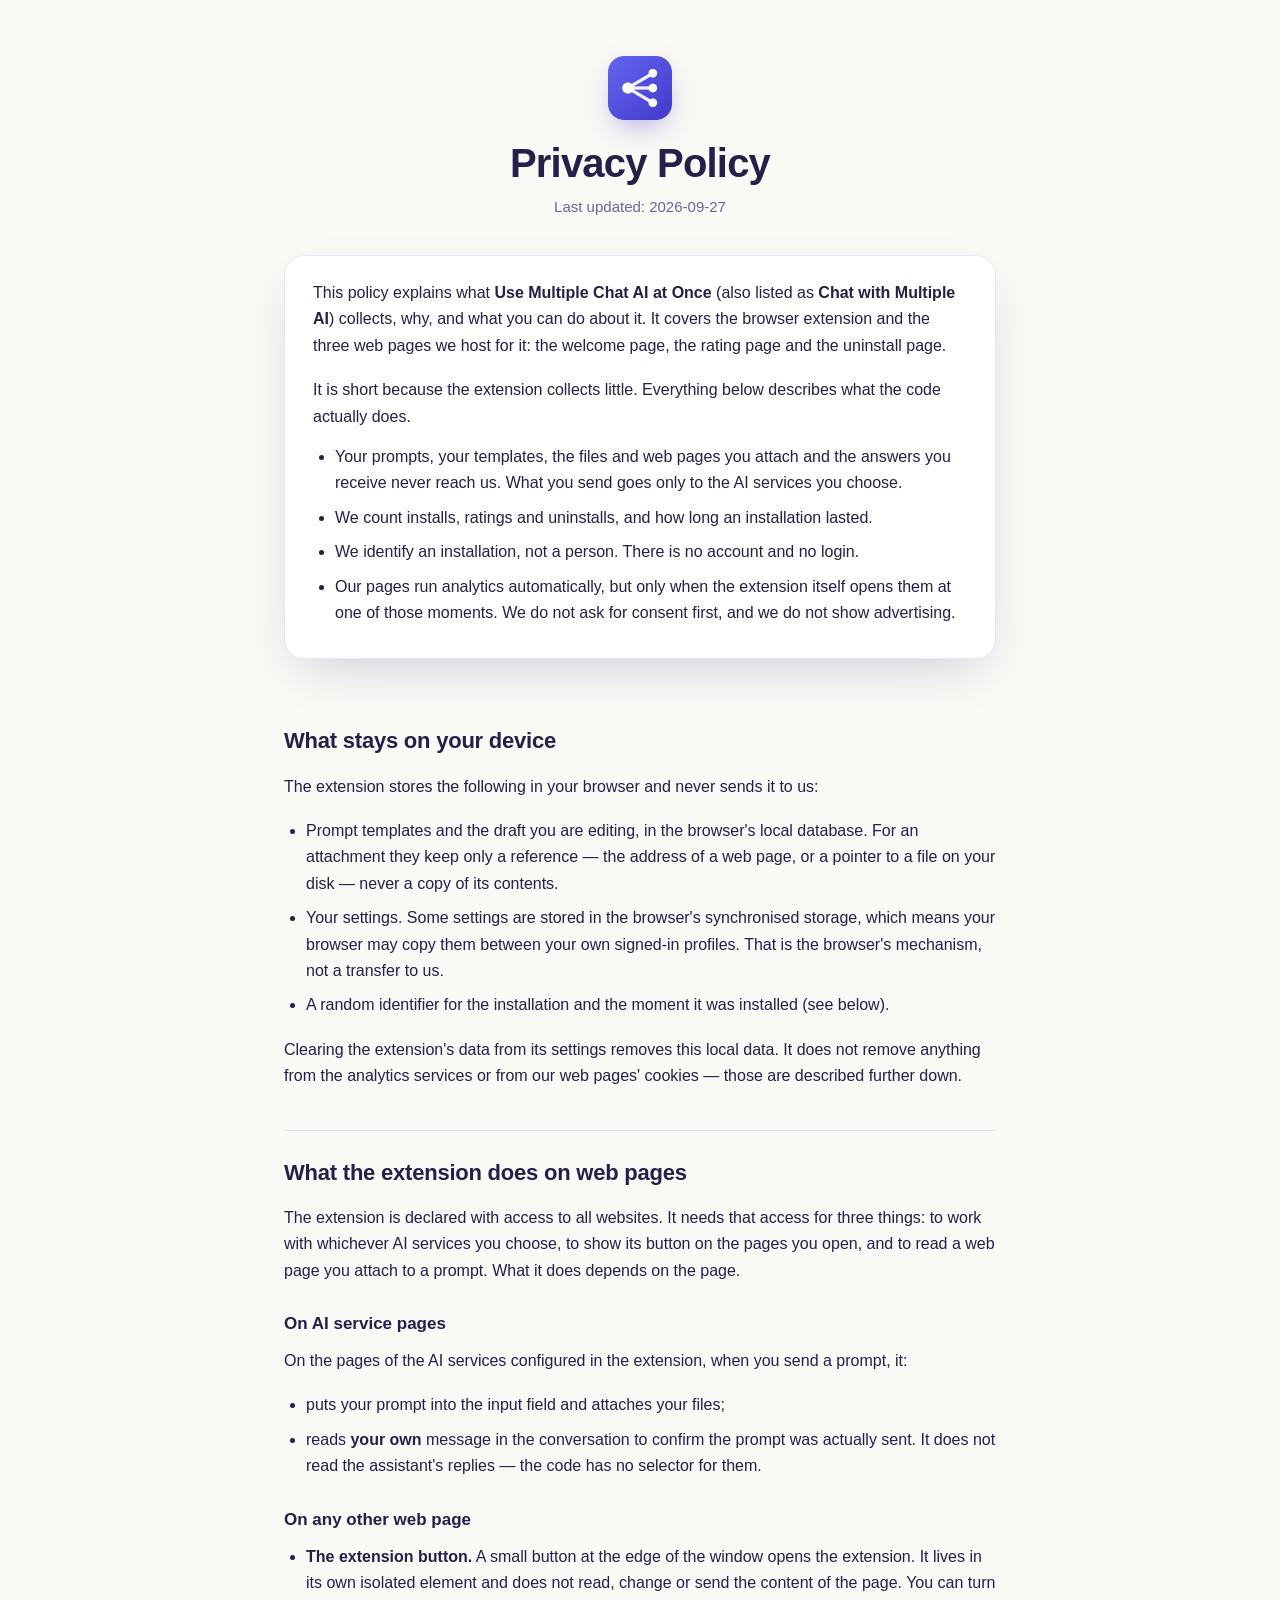
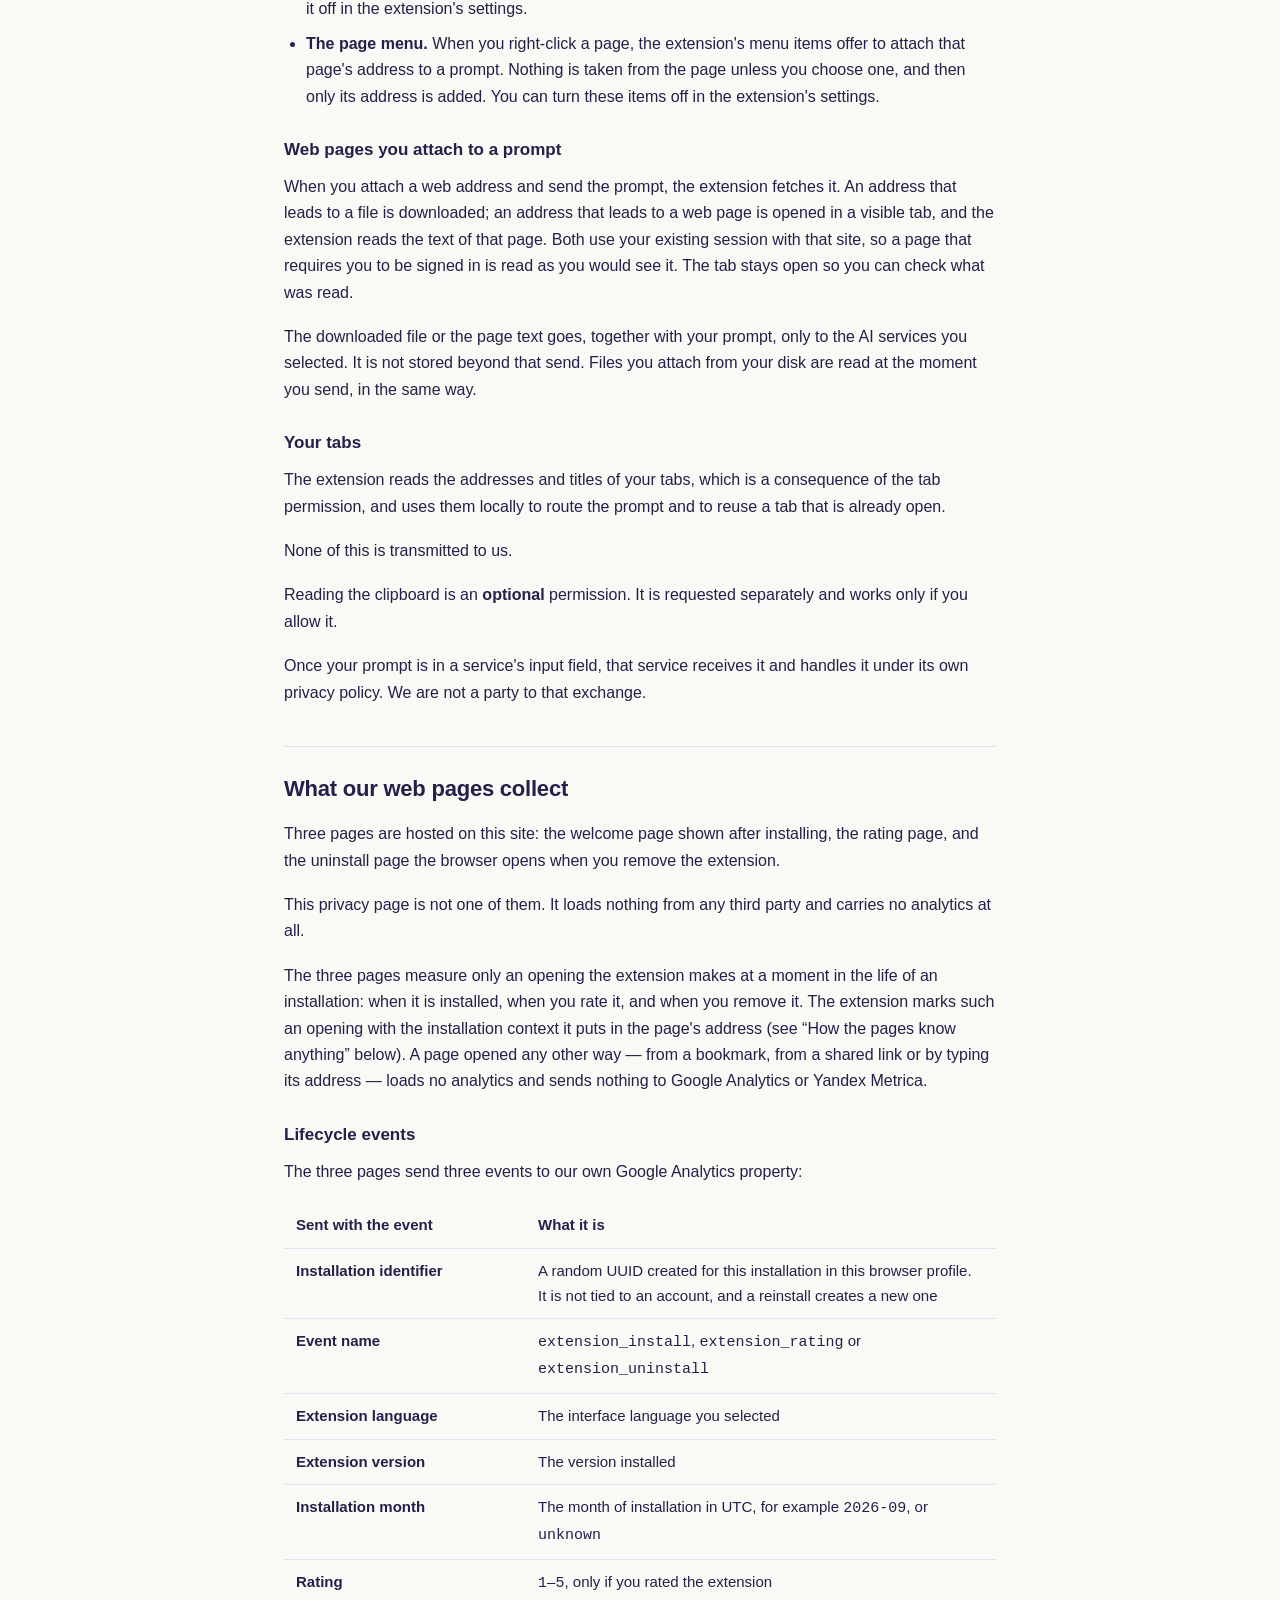
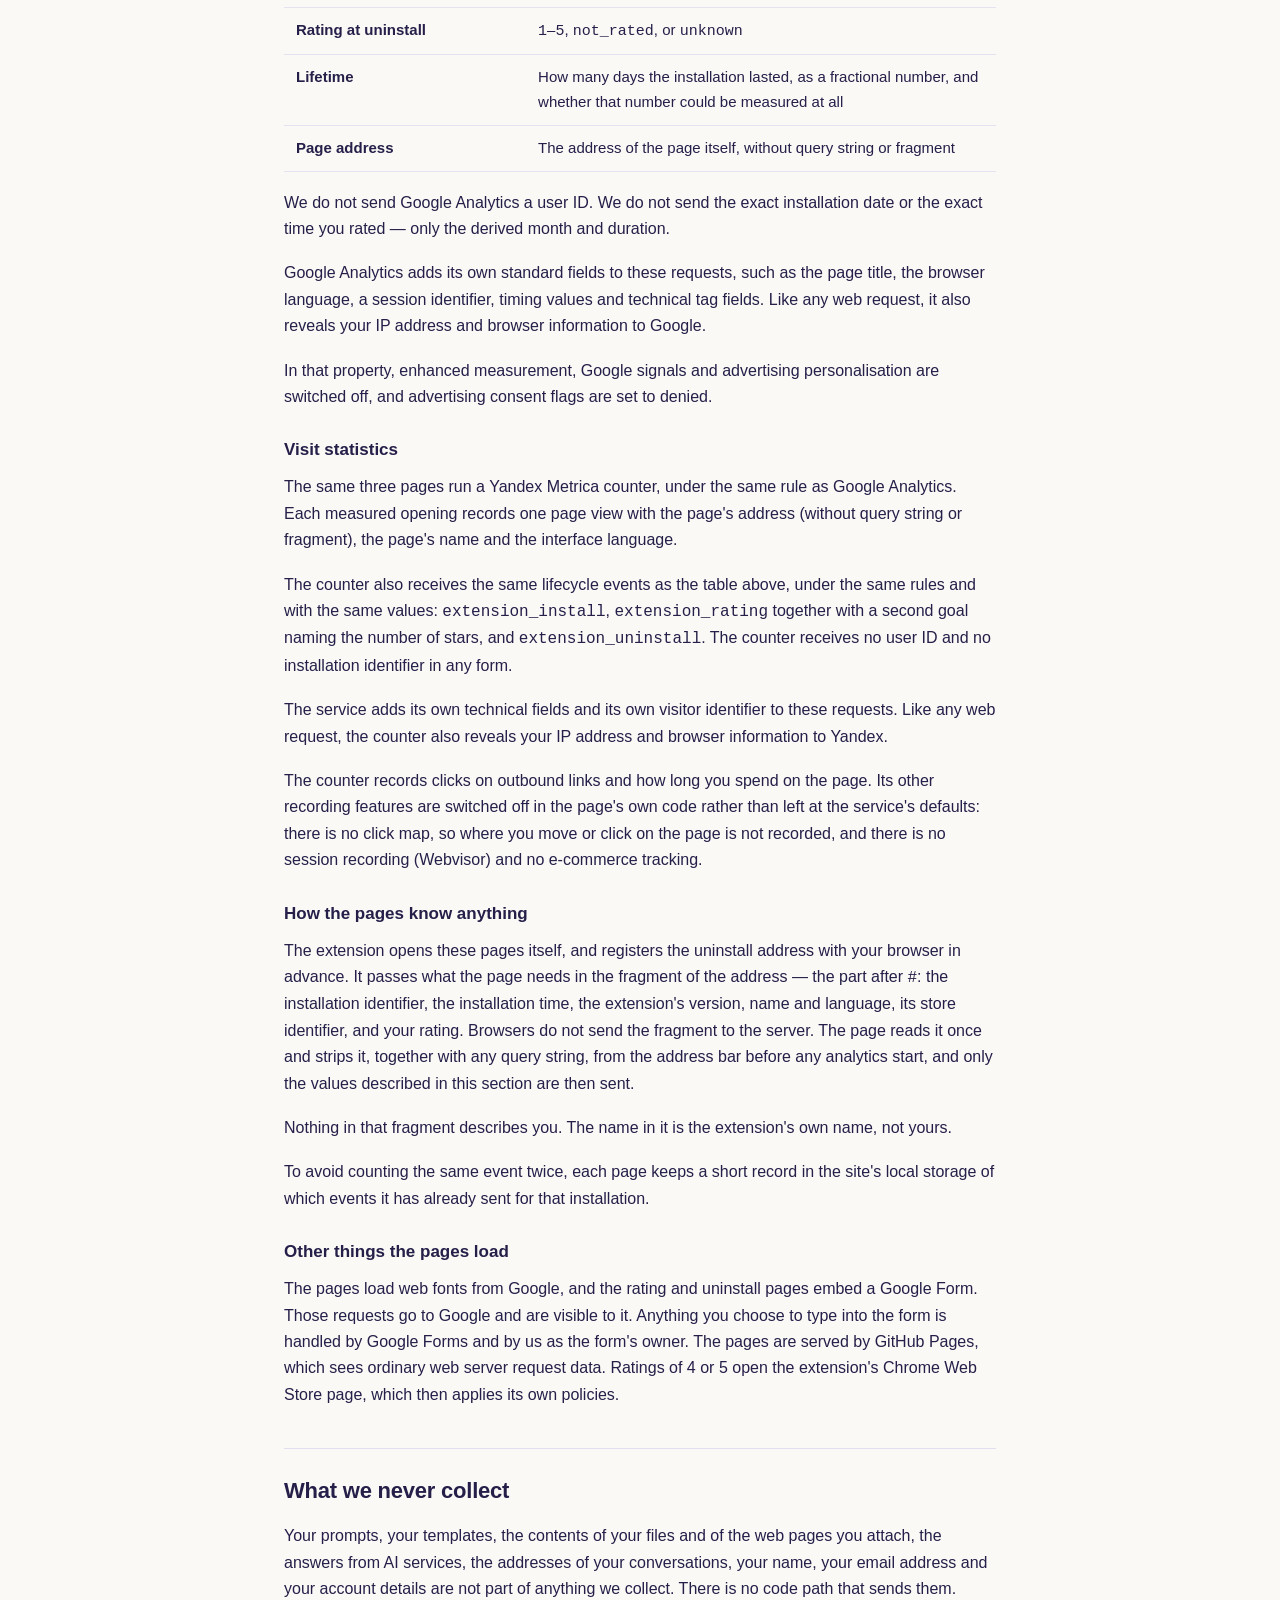
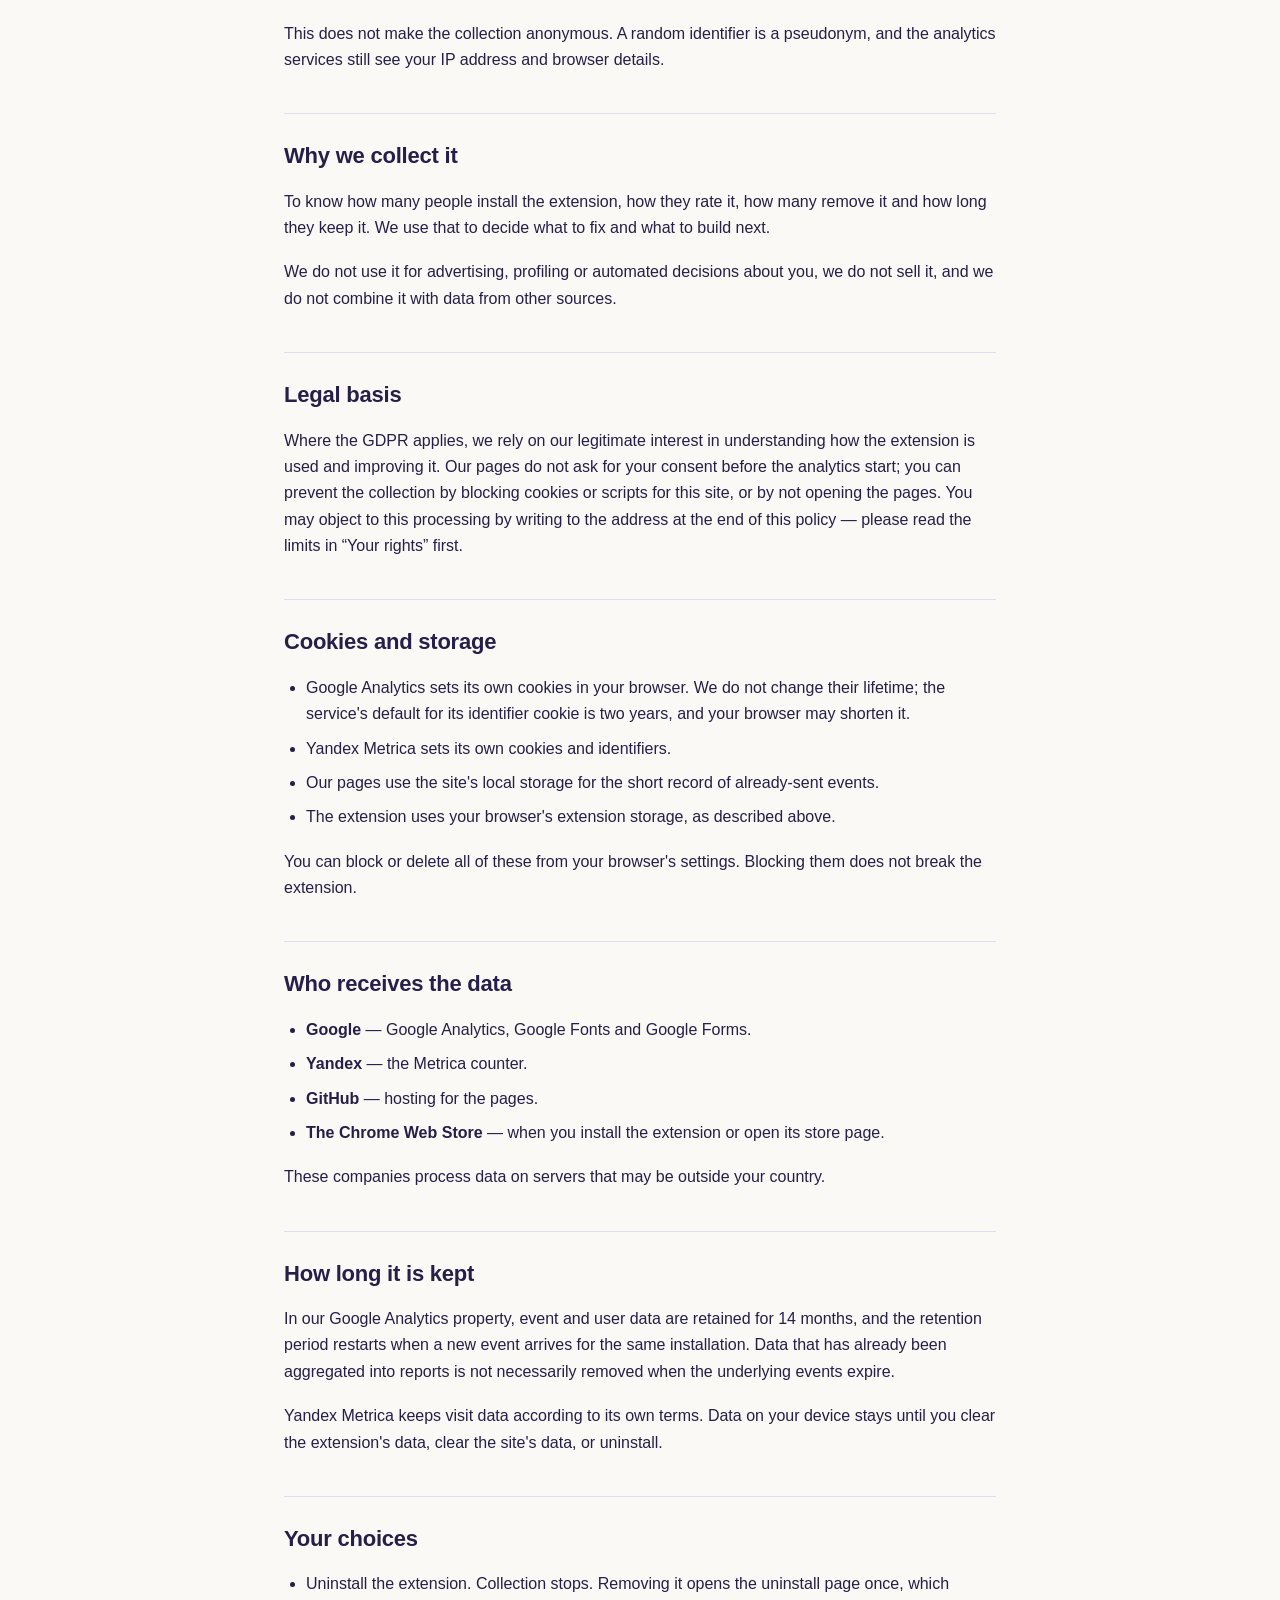
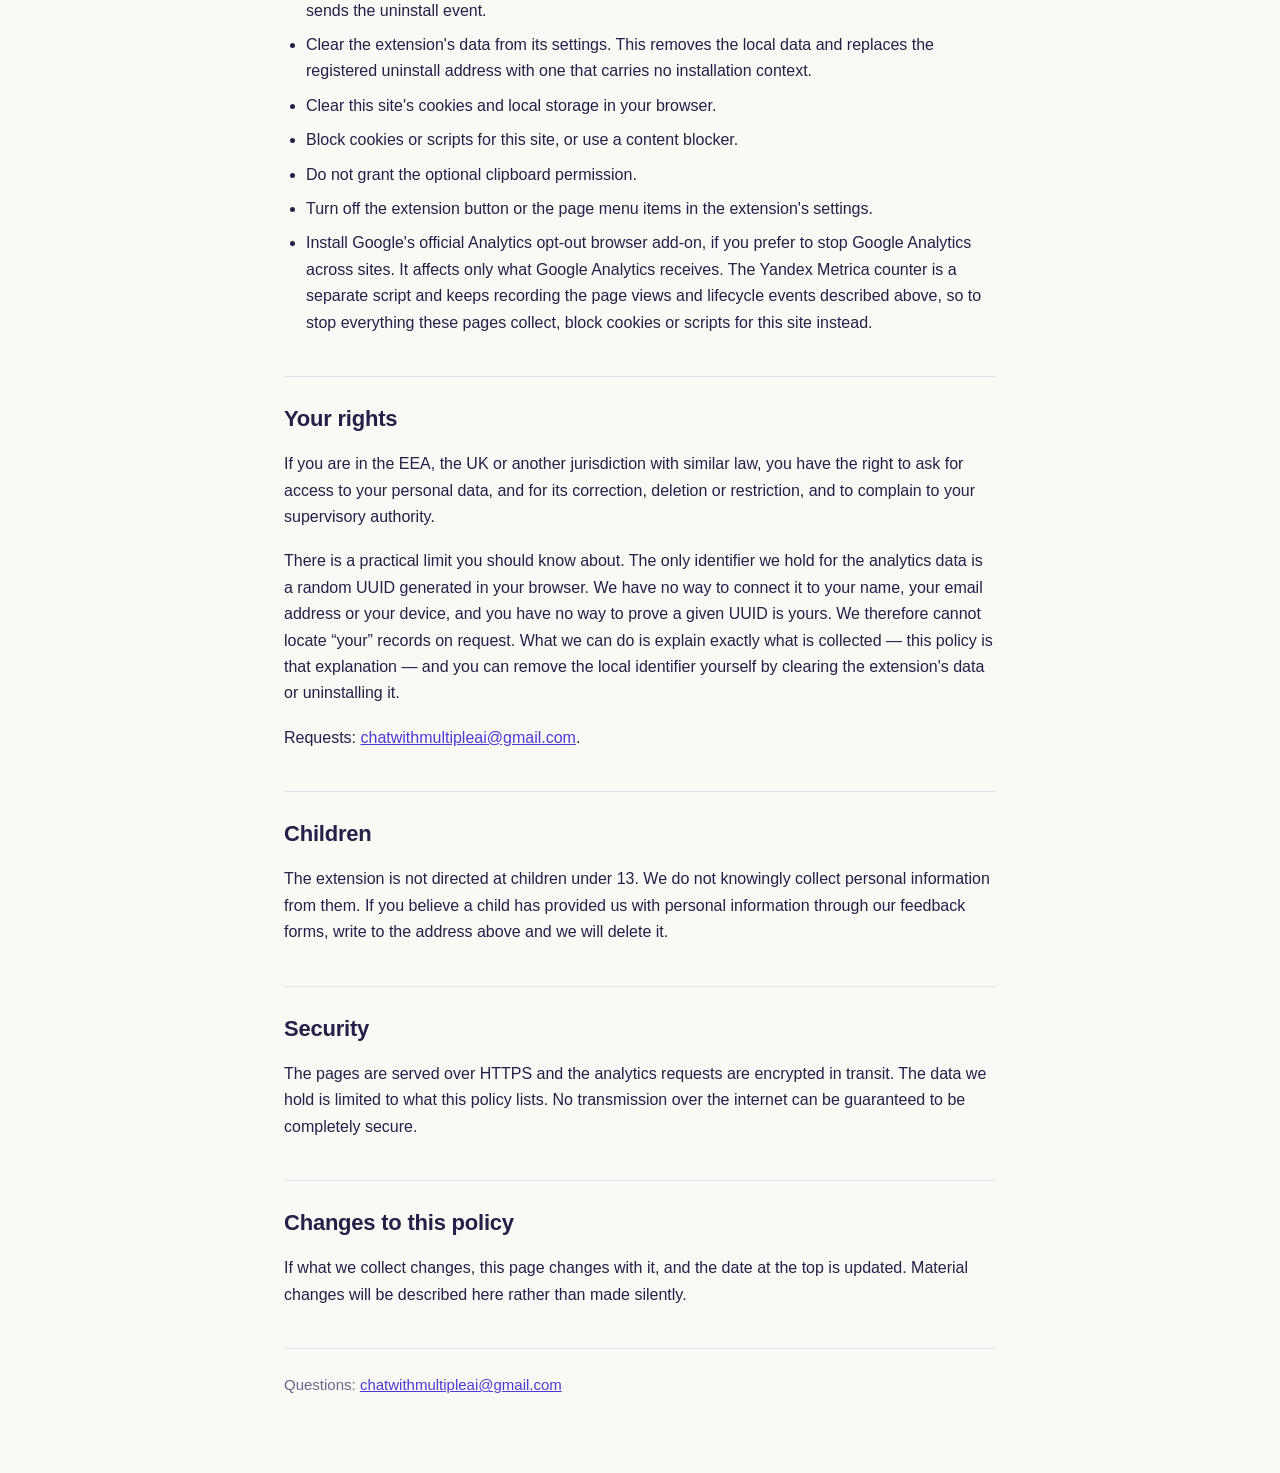
==== docs/privacy.html @ e0ee18fa "docs: publish public pages of release 1.0.0 Source: assets/pages at fa91611d315f6a3482c4a7a84abbb6e0" ====
<!DOCTYPE html>
<html lang="en">
<head>
<meta charset="utf-8">
<meta name="viewport" content="width=device-width, initial-scale=1">
<title>Privacy Policy — Use Multiple Chat AI at Once</title>
<meta name="description" content="What the Use Multiple Chat AI at Once extension collects, why, and what you can do about it.">
<meta name="theme-color" content="#4B3BD6">
<meta name="referrer" content="no-referrer">
<link rel="icon" type="image/png" href="assets/logo.png">
<link rel="stylesheet" href="pages.css">
<style>
  /* Page-specific only — tokens/reset/body/logo/h1/.page live in pages.css.
     This page deliberately loads no web font and no script: it is the one page
     that states it contacts no third party, so it must not contact one. The
     shared font stack falls back to the system face. */
  .page{ align-items:stretch; gap:0; }
  header{ text-align:center; margin-bottom:40px; }
  .logo{ margin:0 auto 20px; }
  h1{ font-size:clamp(28px, 5vw, 40px); line-height:1.15; color:var(--ink); }
  .updated{ margin-top:12px; color:var(--muted); font-size:15px; }

  main{ font-size:16px; line-height:1.65; }
  main p, main ul, main table{ margin-bottom:18px; }
  h2{
    font-size:22px; font-weight:700; letter-spacing:-0.01em; color:var(--ink);
    margin:40px 0 14px; padding-top:24px; border-top:1px solid rgba(75,59,214,0.14);
  }
  h3{ font-size:17px; font-weight:700; color:var(--ink); margin:26px 0 10px; }
  main ul{ padding-left:22px; }
  main li{ margin-bottom:8px; }
  a{ color:var(--accent); }
  strong{ font-weight:700; }

  /* The lead block carries the summary; a card separates it from the sections. */
  .lead{
    background:var(--card); border:1px solid rgba(75,59,214,0.12); border-radius:20px;
    box-shadow:0 18px 50px -20px rgba(46,33,120,0.28); padding:24px 28px; margin-bottom:8px;
  }
  .lead ul{ margin-bottom:0; }
  .lead p:last-of-type{ margin-bottom:14px; }
  .lead + h2{ border-top:0; }

  table{ width:100%; border-collapse:collapse; font-size:15px; }
  th, td{ text-align:left; vertical-align:top; padding:10px 12px; border-bottom:1px solid rgba(75,59,214,0.12); }
  th{ font-weight:700; color:var(--ink); }
  td:first-child{ width:34%; font-weight:600; }

  .contact{ margin-top:40px; padding-top:24px; border-top:1px solid rgba(75,59,214,0.14); color:var(--muted); font-size:15px; }

  @media (max-width:560px){
    .lead{ padding:20px 18px; }
    td:first-child{ width:40%; }
    th, td{ padding:8px 6px; font-size:14px; }
  }
</style>
</head>
<body>
  <div class="page">
    <header>
      <img class="logo" src="assets/logo.png" alt="Use Multiple Chat AI at Once">
      <h1>Privacy Policy</h1>
      <p class="updated">Last updated: 2026-09-27</p>
    </header>

    <main>
      <div class="lead">
        <p>This policy explains what <strong>Use Multiple Chat AI at Once</strong> (also listed as
          <strong>Chat with Multiple AI</strong>) collects, why, and what you can do about it. It covers the
          browser extension and the three web pages we host for it: the welcome page, the rating page
          and the uninstall page.</p>
        <p>It is short because the extension collects little. Everything below describes what the code
          actually does.</p>
        <ul>
          <li>Your prompts, your templates, the files and web pages you attach and the answers you
            receive never reach us. What you send goes only to the AI services you choose.</li>
          <li>We count installs, ratings and uninstalls, and how long an installation lasted.</li>
          <li>We identify an installation, not a person. There is no account and no login.</li>
          <li>Our pages run analytics automatically, but only when the extension itself opens them at
            one of those moments. We do not ask for consent first, and we do not show advertising.</li>
        </ul>
      </div>

      <h2>What stays on your device</h2>
      <p>The extension stores the following in your browser and never sends it to us:</p>
      <ul>
        <li>Prompt templates and the draft you are editing, in the browser's local database. For an
          attachment they keep only a reference — the address of a web page, or a pointer to a file
          on your disk — never a copy of its contents.</li>
        <li>Your settings. Some settings are stored in the browser's synchronised storage, which means
          your browser may copy them between your own signed-in profiles. That is the browser's
          mechanism, not a transfer to us.</li>
        <li>A random identifier for the installation and the moment it was installed (see below).</li>
      </ul>
      <p>Clearing the extension's data from its settings removes this local data. It does not remove
        anything from the analytics services or from our web pages' cookies — those are described
        further down.</p>

      <h2>What the extension does on web pages</h2>
      <p>The extension is declared with access to all websites. It needs that access for three things:
        to work with whichever AI services you choose, to show its button on the pages you open, and to
        read a web page you attach to a prompt. What it does depends on the page.</p>

      <h3>On AI service pages</h3>
      <p>On the pages of the AI services configured in the extension, when you send a prompt, it:</p>
      <ul>
        <li>puts your prompt into the input field and attaches your files;</li>
        <li>reads <strong>your own</strong> message in the conversation to confirm the prompt was
          actually sent. It does not read the assistant's replies — the code has no selector for
          them.</li>
      </ul>

      <h3>On any other web page</h3>
      <ul>
        <li><strong>The extension button.</strong> A small button at the edge of the window opens the
          extension. It lives in its own isolated element and does not read, change or send the
          content of the page. You can turn it off in the extension's settings.</li>
        <li><strong>The page menu.</strong> When you right-click a page, the extension's menu items
          offer to attach that page's address to a prompt. Nothing is taken from the page unless you
          choose one, and then only its address is added. You can turn these items off in the
          extension's settings.</li>
      </ul>

      <h3>Web pages you attach to a prompt</h3>
      <p>When you attach a web address and send the prompt, the extension fetches it. An address that
        leads to a file is downloaded; an address that leads to a web page is opened in a visible tab,
        and the extension reads the text of that page. Both use your existing session with that site,
        so a page that requires you to be signed in is read as you would see it. The tab stays open so
        you can check what was read.</p>
      <p>The downloaded file or the page text goes, together with your prompt, only to the AI services
        you selected. It is not stored beyond that send. Files you attach from your disk are read at
        the moment you send, in the same way.</p>

      <h3>Your tabs</h3>
      <p>The extension reads the addresses and titles of your tabs, which is a consequence of the tab
        permission, and uses them locally to route the prompt and to reuse a tab that is already
        open.</p>
      <p>None of this is transmitted to us.</p>
      <p>Reading the clipboard is an <strong>optional</strong> permission. It is requested separately
        and works only if you allow it.</p>
      <p>Once your prompt is in a service's input field, that service receives it and handles it under
        its own privacy policy. We are not a party to that exchange.</p>

      <h2>What our web pages collect</h2>
      <p>Three pages are hosted on this site: the welcome page shown after installing, the rating page,
        and the uninstall page the browser opens when you remove the extension.</p>
      <p>This privacy page is not one of them. It loads nothing from any third party and carries no
        analytics at all.</p>
      <p>The three pages measure only an opening the extension makes at a moment in the life of an
        installation: when it is installed, when you rate it, and when you remove it. The extension
        marks such an opening with the installation context it puts in the page's address (see “How
        the pages know anything” below). A page opened any other way — from a bookmark, from a shared
        link or by typing its address — loads no analytics and sends nothing to Google Analytics or
        Yandex Metrica.</p>

      <h3>Lifecycle events</h3>
      <p>The three pages send three events to our own Google Analytics property:</p>
      <table>
        <thead>
          <tr><th>Sent with the event</th><th>What it is</th></tr>
        </thead>
        <tbody>
          <tr><td>Installation identifier</td><td>A random UUID created for this installation in this browser profile. It is not tied to an account, and a reinstall creates a new one</td></tr>
          <tr><td>Event name</td><td><code>extension_install</code>, <code>extension_rating</code> or <code>extension_uninstall</code></td></tr>
          <tr><td>Extension language</td><td>The interface language you selected</td></tr>
          <tr><td>Extension version</td><td>The version installed</td></tr>
          <tr><td>Installation month</td><td>The month of installation in UTC, for example <code>2026-09</code>, or <code>unknown</code></td></tr>
          <tr><td>Rating</td><td><code>1</code>–<code>5</code>, only if you rated the extension</td></tr>
          <tr><td>Rating at uninstall</td><td><code>1</code>–<code>5</code>, <code>not_rated</code>, or <code>unknown</code></td></tr>
          <tr><td>Lifetime</td><td>How many days the installation lasted, as a fractional number, and whether that number could be measured at all</td></tr>
          <tr><td>Page address</td><td>The address of the page itself, without query string or fragment</td></tr>
        </tbody>
      </table>
      <p>We do not send Google Analytics a user ID. We do not send the exact installation date or the
        exact time you rated — only the derived month and duration.</p>
      <p>Google Analytics adds its own standard fields to these requests, such as the page title, the
        browser language, a session identifier, timing values and technical tag fields. Like any web
        request, it also reveals your IP address and browser information to Google.</p>
      <p>In that property, enhanced measurement, Google signals and advertising personalisation are
        switched off, and advertising consent flags are set to denied.</p>

      <h3>Visit statistics</h3>
      <p>The same three pages run a Yandex Metrica counter, under the same rule as Google Analytics.
        Each measured opening records one page view with the page's address (without query string or
        fragment), the page's name and the interface language.</p>
      <p>The counter also receives the same lifecycle events as the table above, under the same
        rules and with the same values: <code>extension_install</code>, <code>extension_rating</code>
        together with a second goal naming the number of stars, and <code>extension_uninstall</code>. The counter receives
        no user ID and no installation identifier in any form.</p>
      <p>The service adds its own technical fields and its own visitor identifier to these requests.
        Like any web request, the counter also reveals your IP address and browser information to
        Yandex.</p>
      <p>The counter records clicks on outbound links and how long you spend on the page. Its other
        recording features are switched off in the page's own code rather than left at the service's
        defaults: there is no click map, so where you move or click on the page is not recorded, and
        there is no session recording (Webvisor) and no e-commerce tracking.</p>

      <h3>How the pages know anything</h3>
      <p>The extension opens these pages itself, and registers the uninstall address with your browser
        in advance. It passes what the page needs in the fragment of the address — the part after
        <code>#</code>: the installation identifier, the installation time, the extension's version,
        name and language, its store identifier, and your rating. Browsers do not send the fragment to
        the server. The page reads it once and strips it, together with any query string, from the
        address bar before any analytics start, and only the values described in this section are then
        sent.</p>
      <p>Nothing in that fragment describes you. The name in it is the extension's own name, not
        yours.</p>
      <p>To avoid counting the same event twice, each page keeps a short record in the site's local
        storage of which events it has already sent for that installation.</p>

      <h3>Other things the pages load</h3>
      <p>The pages load web fonts from Google, and the rating and uninstall pages embed a Google Form.
        Those requests go to Google and are visible to it. Anything you choose to type into the form is
        handled by Google Forms and by us as the form's owner. The pages are served by GitHub Pages,
        which sees ordinary web server request data. Ratings of 4 or 5 open the extension's Chrome Web
        Store page, which then applies its own policies.</p>

      <h2>What we never collect</h2>
      <p>Your prompts, your templates, the contents of your files and of the web pages you attach, the
        answers from AI services, the addresses of your conversations, your name, your email address and your account details are not
        part of anything we collect. There is no code path that sends them.</p>
      <p>This does not make the collection anonymous. A random identifier is a pseudonym, and the
        analytics services still see your IP address and browser details.</p>

      <h2>Why we collect it</h2>
      <p>To know how many people install the extension, how they rate it, how many remove it and how
        long they keep it. We use that to decide what to fix and what to build next.</p>
      <p>We do not use it for advertising, profiling or automated decisions about you, we do not sell
        it, and we do not combine it with data from other sources.</p>

      <h2>Legal basis</h2>
      <p>Where the GDPR applies, we rely on our legitimate interest in understanding how the extension
        is used and improving it. Our pages do not ask for your consent before the analytics start; you
        can prevent the collection by blocking cookies or scripts for this site, or by not opening the
        pages. You may object to this processing by writing to the address at the end of this policy —
        please read the limits in “Your rights” first.</p>

      <h2>Cookies and storage</h2>
      <ul>
        <li>Google Analytics sets its own cookies in your browser. We do not change their lifetime; the
          service's default for its identifier cookie is two years, and your browser may shorten it.</li>
        <li>Yandex Metrica sets its own cookies and identifiers.</li>
        <li>Our pages use the site's local storage for the short record of already-sent events.</li>
        <li>The extension uses your browser's extension storage, as described above.</li>
      </ul>
      <p>You can block or delete all of these from your browser's settings. Blocking them does not
        break the extension.</p>

      <h2>Who receives the data</h2>
      <ul>
        <li><strong>Google</strong> — Google Analytics, Google Fonts and Google Forms.</li>
        <li><strong>Yandex</strong> — the Metrica counter.</li>
        <li><strong>GitHub</strong> — hosting for the pages.</li>
        <li><strong>The Chrome Web Store</strong> — when you install the extension or open its store
          page.</li>
      </ul>
      <p>These companies process data on servers that may be outside your country.</p>

      <h2>How long it is kept</h2>
      <p>In our Google Analytics property, event and user data are retained for 14 months, and the
        retention period restarts when a new event arrives for the same installation. Data that has
        already been aggregated into reports is not necessarily removed when the underlying events
        expire.</p>
      <p>Yandex Metrica keeps visit data according to its own terms. Data on your device stays until you
        clear the extension's data, clear the site's data, or uninstall.</p>

      <h2>Your choices</h2>
      <ul>
        <li>Uninstall the extension. Collection stops. Removing it opens the uninstall page once, which
          sends the uninstall event.</li>
        <li>Clear the extension's data from its settings. This removes the local data and replaces the
          registered uninstall address with one that carries no installation context.</li>
        <li>Clear this site's cookies and local storage in your browser.</li>
        <li>Block cookies or scripts for this site, or use a content blocker.</li>
        <li>Do not grant the optional clipboard permission.</li>
        <li>Turn off the extension button or the page menu items in the extension's settings.</li>
        <li>Install Google's official Analytics opt-out browser add-on, if you prefer to stop Google
          Analytics across sites. It affects only what Google Analytics receives. The Yandex
          Metrica counter is a separate script and keeps recording the page views and lifecycle events
          described above, so to
          stop everything these pages collect, block cookies or scripts for this site instead.</li>
      </ul>

      <h2>Your rights</h2>
      <p>If you are in the EEA, the UK or another jurisdiction with similar law, you have the right to
        ask for access to your personal data, and for its correction, deletion or restriction, and to
        complain to your supervisory authority.</p>
      <p>There is a practical limit you should know about. The only identifier we hold for the analytics
        data is a random UUID generated in your browser. We have no way to connect it to your name, your
        email address or your device, and you have no way to prove a given UUID is yours. We therefore
        cannot locate “your” records on request. What we can do is explain exactly what is collected —
        this policy is that explanation — and you can remove the local identifier yourself by clearing
        the extension's data or uninstalling it.</p>
      <p>Requests: <a href="mailto:chatwithmultipleai@gmail.com">chatwithmultipleai@gmail.com</a>.</p>

      <h2>Children</h2>
      <p>The extension is not directed at children under 13. We do not knowingly collect personal
        information from them. If you believe a child has provided us with personal information through
        our feedback forms, write to the address above and we will delete it.</p>

      <h2>Security</h2>
      <p>The pages are served over HTTPS and the analytics requests are encrypted in transit. The data
        we hold is limited to what this policy lists. No transmission over the internet can be
        guaranteed to be completely secure.</p>

      <h2>Changes to this policy</h2>
      <p>If what we collect changes, this page changes with it, and the date at the top is updated.
        Material changes will be described here rather than made silently.</p>

      <p class="contact">Questions:
        <a href="mailto:chatwithmultipleai@gmail.com">chatwithmultipleai@gmail.com</a></p>
    </main>
  </div>
</body>
</html>
---- docs/pages.css ----
/*
 * Shared stylesheet for the hosted pages (welcome / uninstall / rate-us).
 *
 * Single source of truth for the design tokens, reset, body typography, logo,
 * and — for the card-column pages (uninstall + rate-us) — the .page/.card/
 * .form-frame/.footer/.reinstall layout. welcome.html consumes only the
 * tokens/reset/body/logo/h1 base and keeps its bespoke --u-scaled layout inline
 * under a .welcome container (it deliberately does NOT reuse .page).
 *
 * External page only — no extension code references this file.
 */

/* ---------- design tokens ---------- */
:root{
  --accent:#4B3BD6;
  --ink:#251f49;
  --muted:#6c6790;
  --bg:#faf9f5;
  --card:#ffffff;
}

/* ---------- reset + body ---------- */
*{ margin:0; padding:0; box-sizing:border-box; }
html,body{ background:var(--bg); }
body{
  font-family:'Manrope', -apple-system, BlinkMacSystemFont, sans-serif;
  color:var(--ink);
  min-height:100vh;
  -webkit-font-smoothing:antialiased;
}

/* ---------- shared brand primitives ---------- */
.logo{
  width:64px; height:64px; border-radius:16px;
  box-shadow:0 12px 30px -10px rgba(75,59,214,0.5); display:block;
}
h1{
  font-weight:800; letter-spacing:-0.02em;
}

/* ---------- card-column layout (uninstall + rate-us) ---------- */
.page{
  width:100%; max-width:760px; margin:0 auto;
  padding:56px 24px 72px;
  display:flex; flex-direction:column; align-items:center; gap:28px;
}

.card{
  width:100%; background:var(--card); border-radius:20px;
  border:1px solid rgba(75,59,214,0.12);
  box-shadow:0 18px 50px -20px rgba(46,33,120,0.28);
  padding:8px; overflow:hidden;
}
/* Fixed height is a compromise — a cross-origin embed can't self-size. The
   default height is sized for the uninstall form (measured empty-form content,
   tallest width of each bucket: desktop ≤540px, mobile ≤810px; +~100px headroom
   so a couple of typed answer lines fit before the iframe scrolls internally). A
   page whose embedded form differs (rate-us) overrides .form-frame height in its
   own inline <style> (see rate-us.html for that form's measured numbers). A long
   answer still scrolls the iframe internally — unavoidable for a cross-origin
   embed. */
.form-frame{
  display:block; width:100%; height:650px; border:0; border-radius:14px;
  background:var(--card);
}

.footer{ text-align:center; }
.reinstall{ margin:0; }
.reinstall-btn{
  display:inline-block; padding:11px 24px;
  border:1.5px solid var(--accent); border-radius:999px;
  color:var(--accent); font-weight:600; font-size:15px; line-height:1;
  text-decoration:none; transition:background-color .15s ease, color .15s ease;
}
.reinstall-btn:hover{ background:var(--accent); color:#fff; }

@media (max-width:560px){
  .page{ padding:40px 16px 56px; }
  .form-frame{ height:950px; }
}
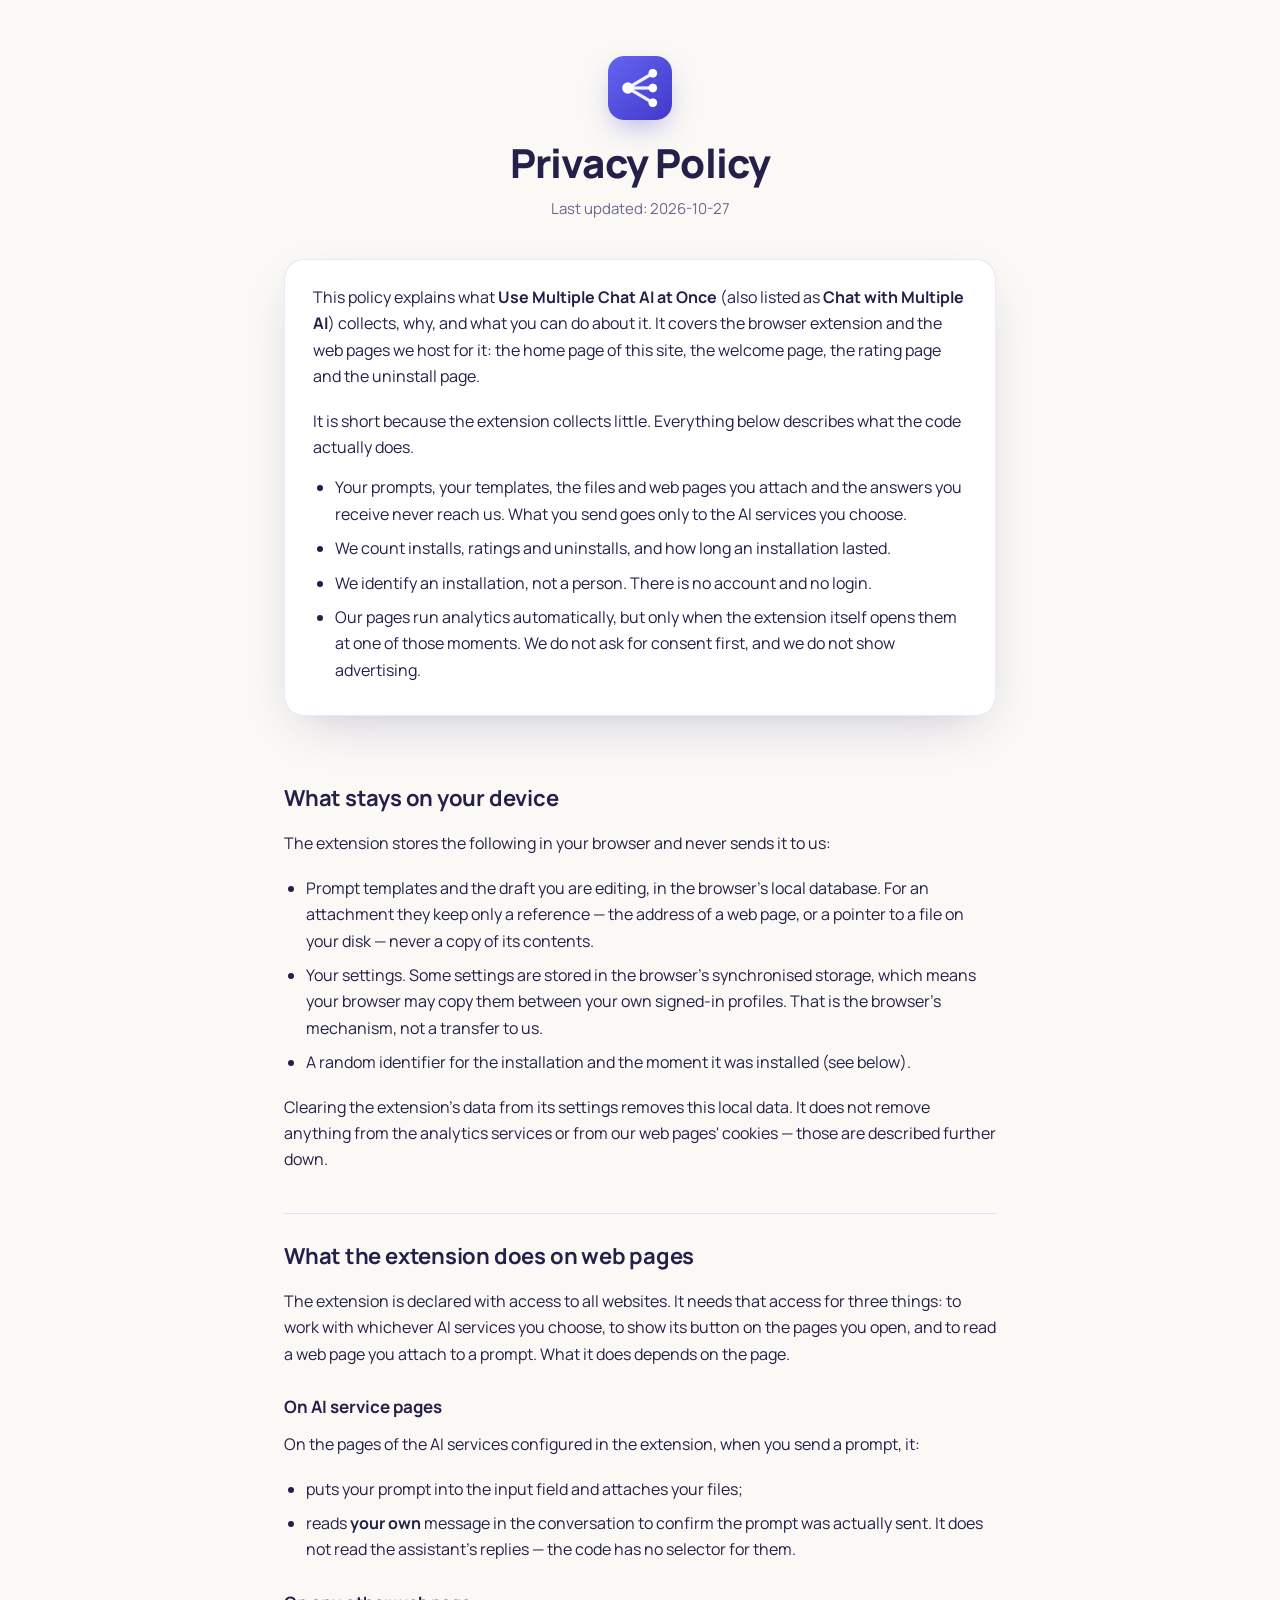
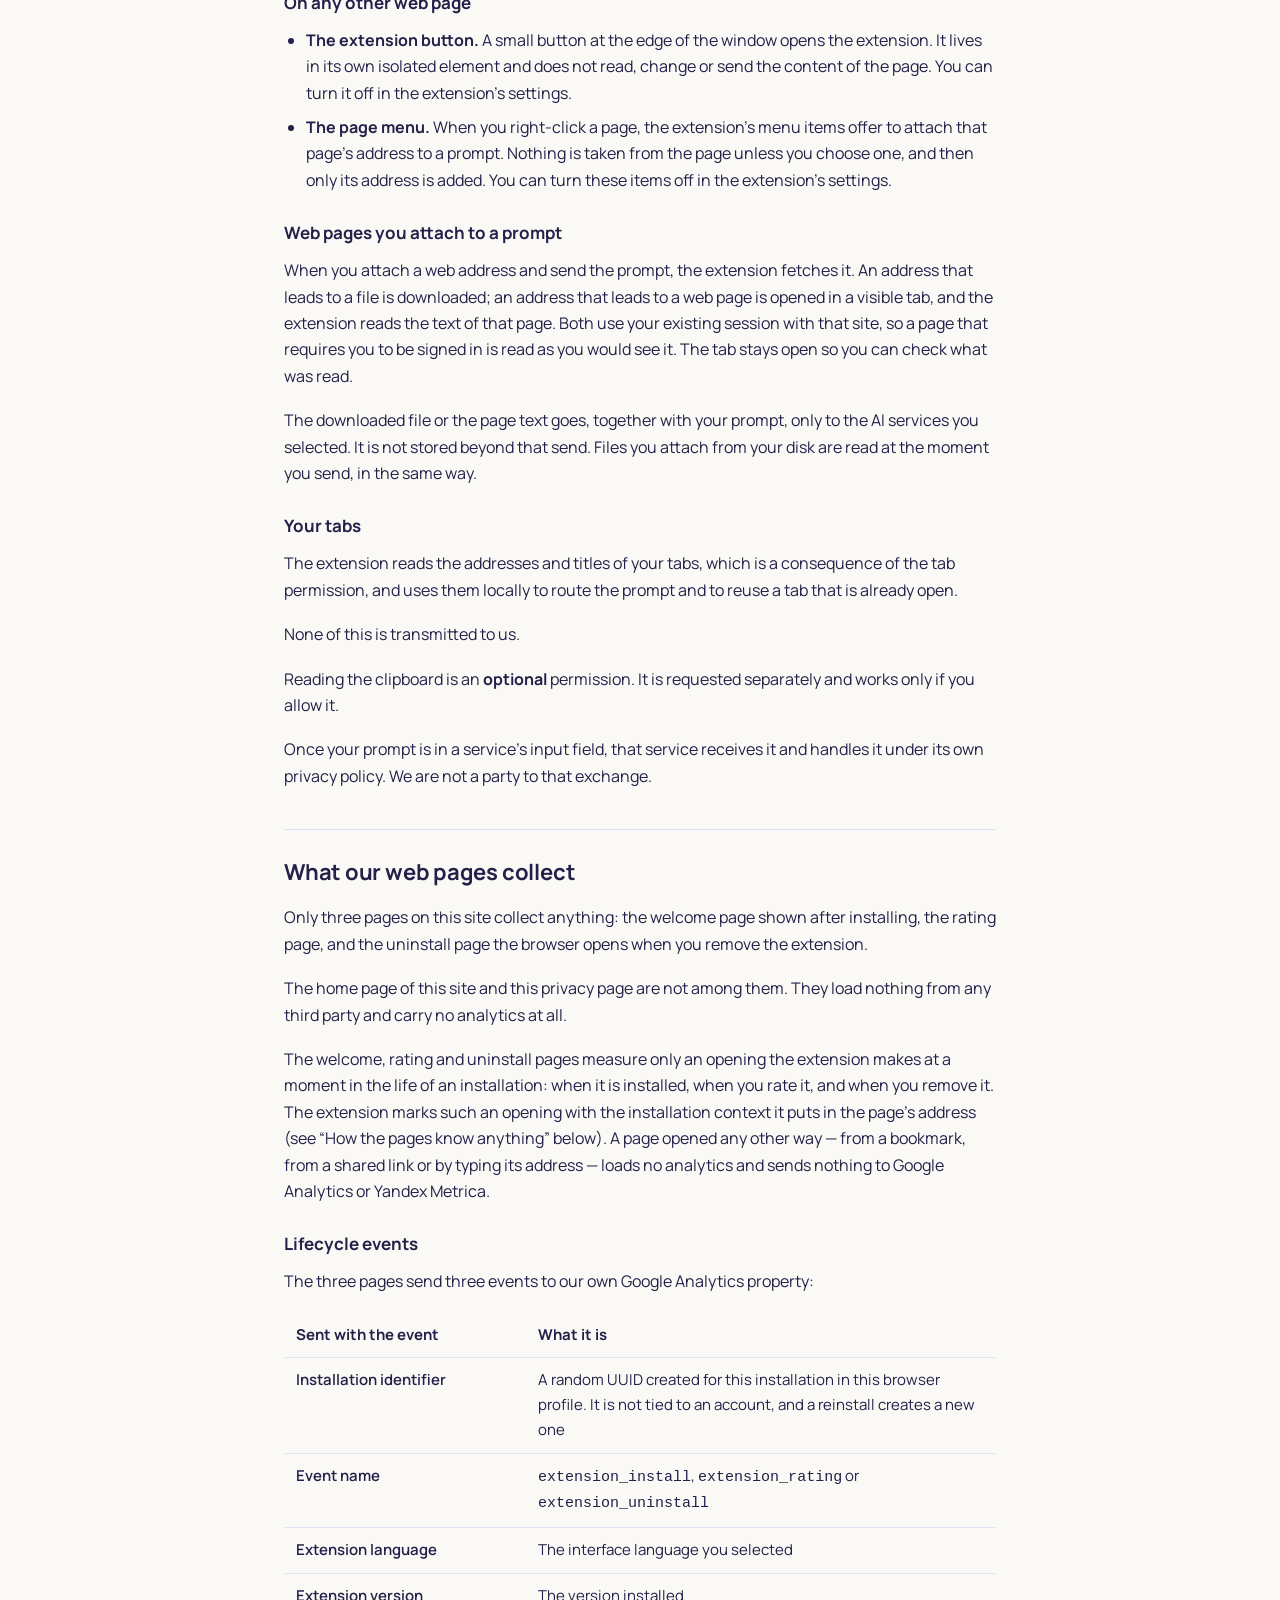
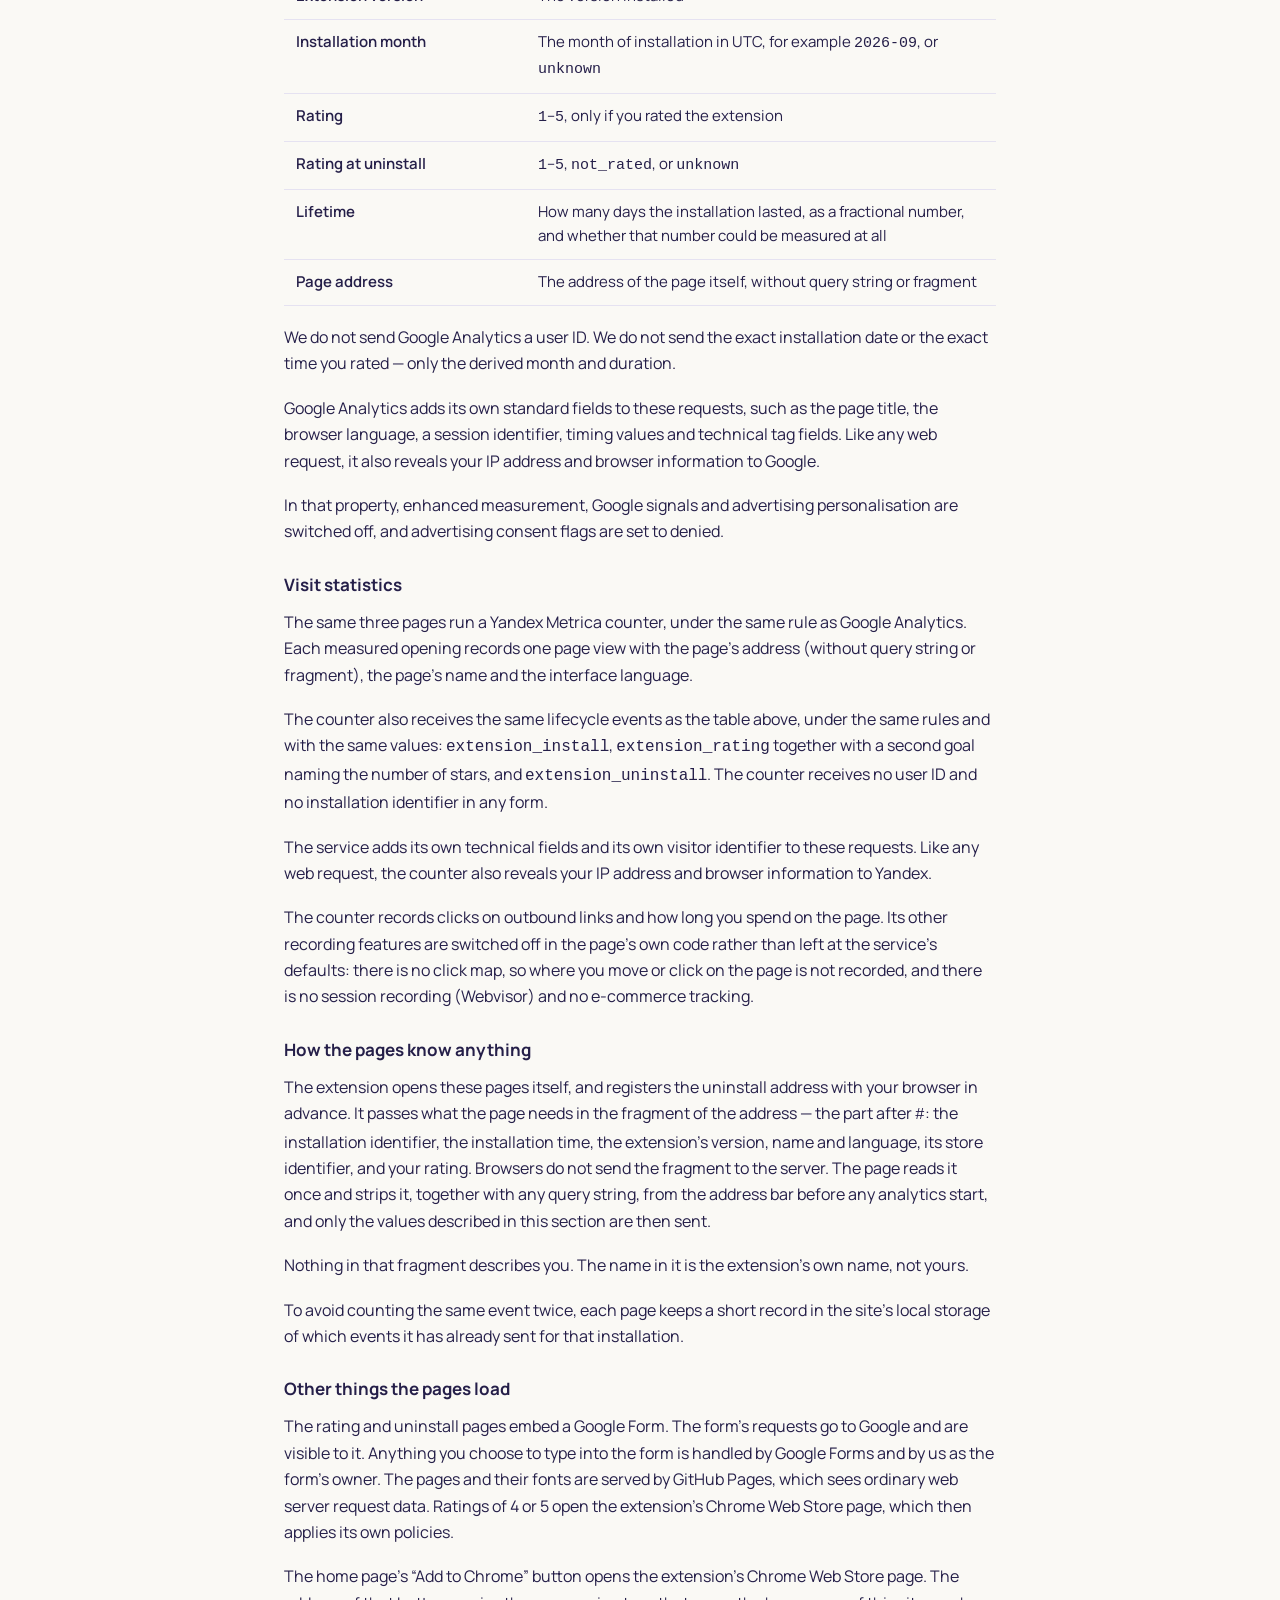
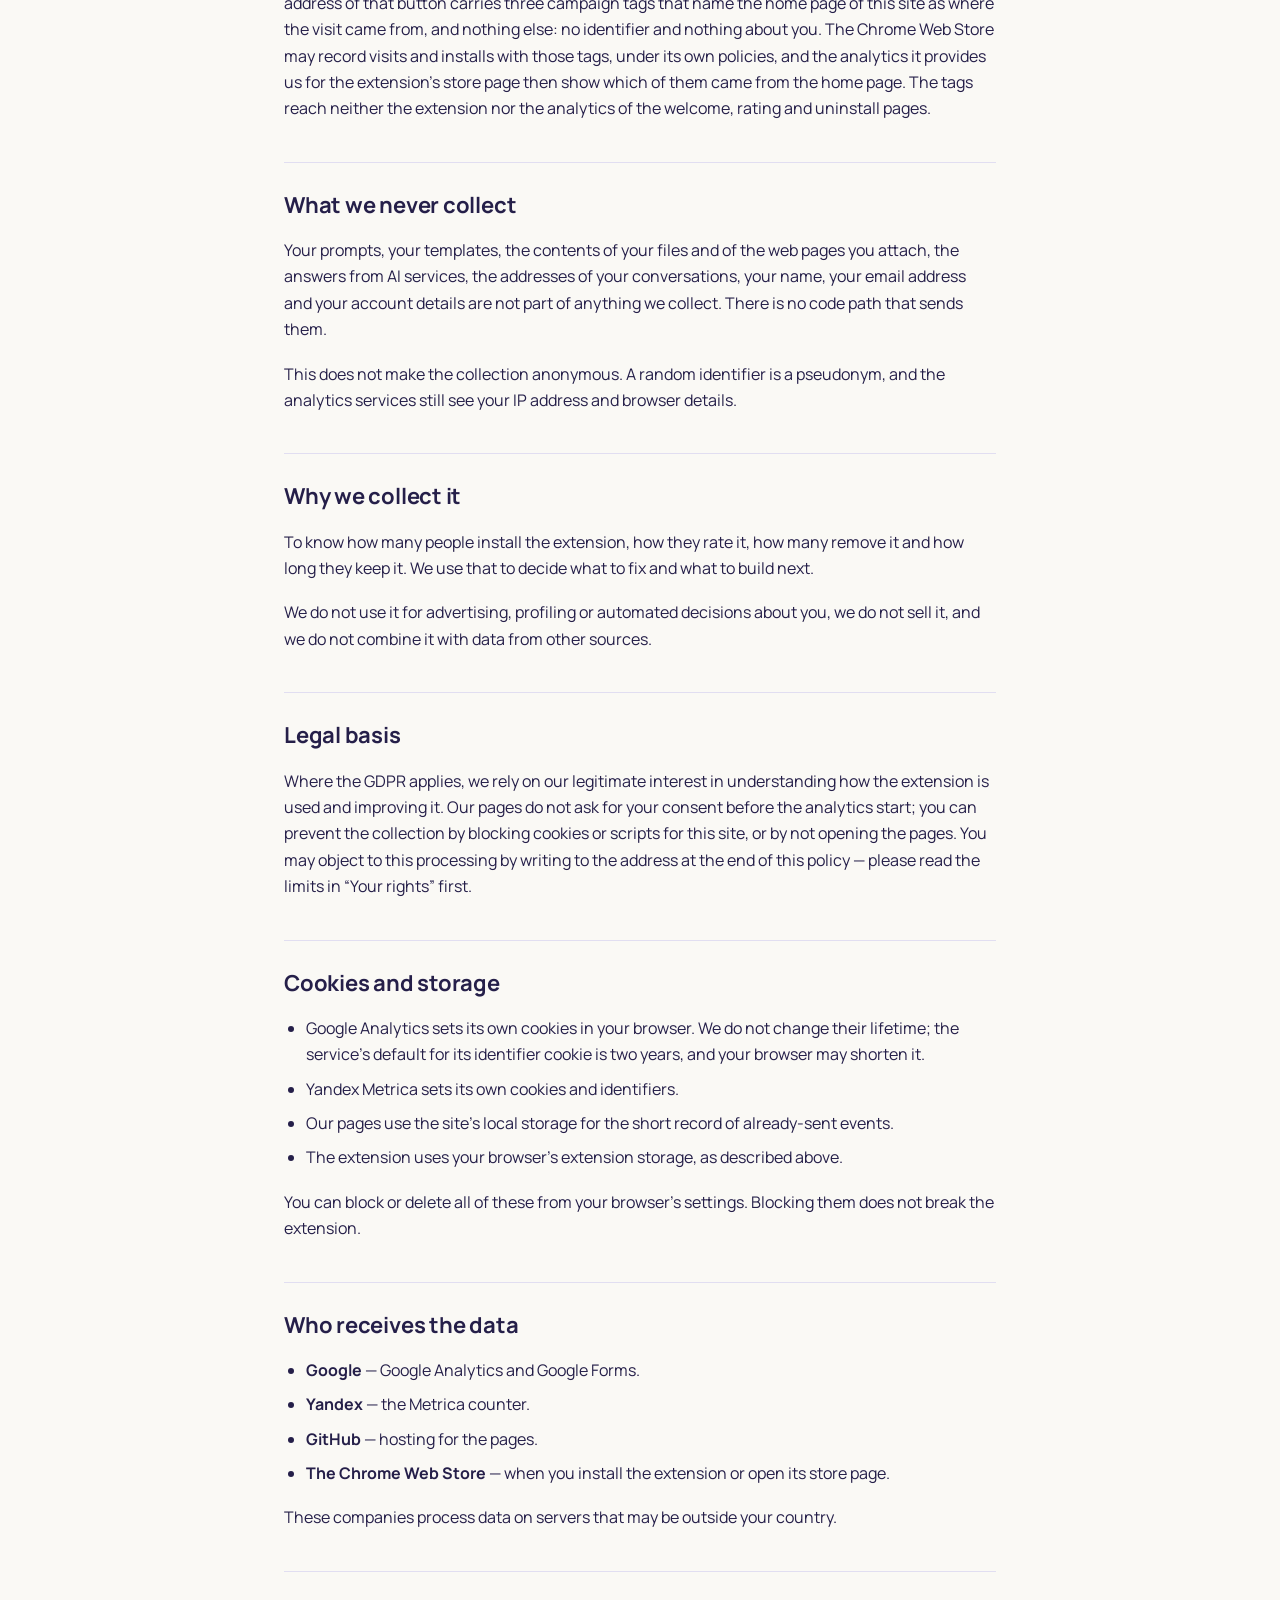
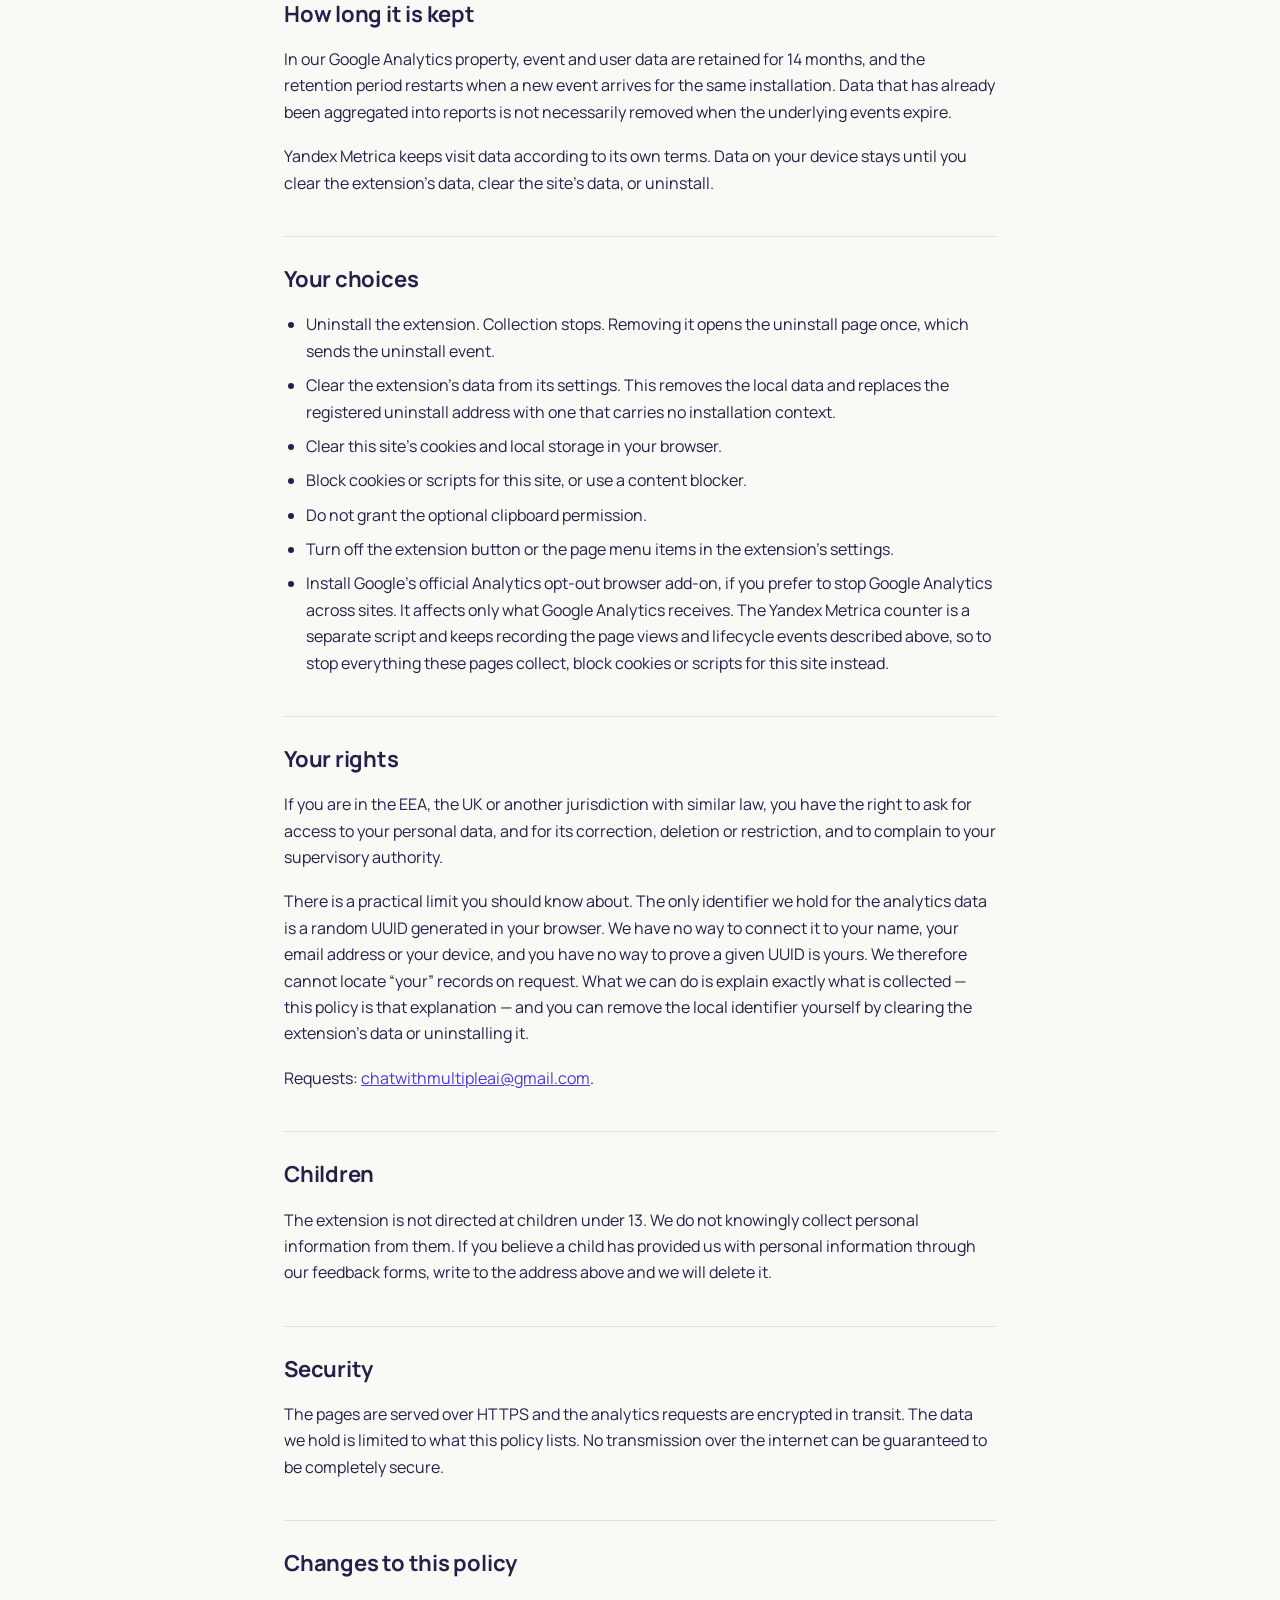
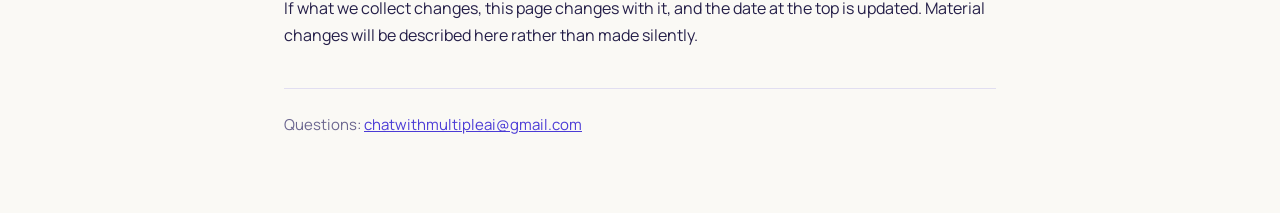
==== commit 63abb2b8: "docs: publish the site home page, the self-hosted font and updated pages Co-Authored-By: Claude Opus" ====
--- a/docs/privacy.html
+++ b/docs/privacy.html
@@ -8,12 +8,14 @@
 <meta name="theme-color" content="#4B3BD6">
 <meta name="referrer" content="no-referrer">
 <link rel="icon" type="image/png" href="assets/logo.png">
+<link rel="preload" href="fonts/manrope-latin.woff2" as="font" type="font/woff2" crossorigin>
+<link rel="stylesheet" href="fonts/manrope.css">
 <link rel="stylesheet" href="pages.css">
 <style>
   /* Page-specific only — tokens/reset/body/logo/h1/.page live in pages.css.
-     This page deliberately loads no web font and no script: it is the one page
-     that states it contacts no third party, so it must not contact one. The
-     shared font stack falls back to the system face. */
+     This page deliberately loads no script and nothing from another site: it
+     states it contacts no third party, so it must not contact one. Its
+     typeface is served by the site itself, like every page of the site. */
   .page{ align-items:stretch; gap:0; }
   header{ text-align:center; margin-bottom:40px; }
   .logo{ margin:0 auto 20px; }
@@ -60,15 +62,15 @@
     <header>
       <img class="logo" src="assets/logo.png" alt="Use Multiple Chat AI at Once">
       <h1>Privacy Policy</h1>
-      <p class="updated">Last updated: 2026-09-27</p>
+      <p class="updated">Last updated: 2026-10-27</p>
     </header>
 
     <main>
       <div class="lead">
         <p>This policy explains what <strong>Use Multiple Chat AI at Once</strong> (also listed as
           <strong>Chat with Multiple AI</strong>) collects, why, and what you can do about it. It covers the
-          browser extension and the three web pages we host for it: the welcome page, the rating page
-          and the uninstall page.</p>
+          browser extension and the web pages we host for it: the home page of this site, the welcome
+          page, the rating page and the uninstall page.</p>
         <p>It is short because the extension collects little. Everything below describes what the code
           actually does.</p>
         <ul>
@@ -142,16 +144,16 @@
         its own privacy policy. We are not a party to that exchange.</p>
 
       <h2>What our web pages collect</h2>
-      <p>Three pages are hosted on this site: the welcome page shown after installing, the rating page,
-        and the uninstall page the browser opens when you remove the extension.</p>
-      <p>This privacy page is not one of them. It loads nothing from any third party and carries no
-        analytics at all.</p>
-      <p>The three pages measure only an opening the extension makes at a moment in the life of an
-        installation: when it is installed, when you rate it, and when you remove it. The extension
-        marks such an opening with the installation context it puts in the page's address (see “How
-        the pages know anything” below). A page opened any other way — from a bookmark, from a shared
-        link or by typing its address — loads no analytics and sends nothing to Google Analytics or
-        Yandex Metrica.</p>
+      <p>Only three pages on this site collect anything: the welcome page shown after installing, the
+        rating page, and the uninstall page the browser opens when you remove the extension.</p>
+      <p>The home page of this site and this privacy page are not among them. They load nothing from
+        any third party and carry no analytics at all.</p>
+      <p>The welcome, rating and uninstall pages measure only an opening the extension makes at a
+        moment in the life of an installation: when it is installed, when you rate it, and when you
+        remove it. The extension marks such an opening with the installation context it puts in the
+        page's address (see “How the pages know anything” below). A page opened any other way — from a
+        bookmark, from a shared link or by typing its address — loads no analytics and sends nothing
+        to Google Analytics or Yandex Metrica.</p>
 
       <h3>Lifecycle events</h3>
       <p>The three pages send three events to our own Google Analytics property:</p>
@@ -209,11 +211,18 @@
         storage of which events it has already sent for that installation.</p>
 
       <h3>Other things the pages load</h3>
-      <p>The pages load web fonts from Google, and the rating and uninstall pages embed a Google Form.
-        Those requests go to Google and are visible to it. Anything you choose to type into the form is
-        handled by Google Forms and by us as the form's owner. The pages are served by GitHub Pages,
-        which sees ordinary web server request data. Ratings of 4 or 5 open the extension's Chrome Web
+      <p>The rating and uninstall pages embed a Google Form. The form's requests go to Google and are
+        visible to it. Anything you choose to type into the form is handled by Google Forms and by us
+        as the form's owner. The pages and their fonts are served by GitHub Pages, which sees ordinary
+        web server request data. Ratings of 4 or 5 open the extension's Chrome Web
         Store page, which then applies its own policies.</p>
+      <p>The home page's “Add to Chrome” button opens the extension's Chrome Web Store page. The
+        address of that button carries three campaign tags that name the home page of this site as
+        where the visit came from, and nothing else: no identifier and nothing about you. The Chrome
+        Web Store may record visits and installs with those tags, under its own policies, and the
+        analytics it provides us for the extension's store page then show which of them came from the
+        home page. The tags reach neither the extension nor the analytics of the welcome, rating and
+        uninstall pages.</p>
 
       <h2>What we never collect</h2>
       <p>Your prompts, your templates, the contents of your files and of the web pages you attach, the
@@ -248,7 +257,7 @@
 
       <h2>Who receives the data</h2>
       <ul>
-        <li><strong>Google</strong> — Google Analytics, Google Fonts and Google Forms.</li>
+        <li><strong>Google</strong> — Google Analytics and Google Forms.</li>
         <li><strong>Yandex</strong> — the Metrica counter.</li>
         <li><strong>GitHub</strong> — hosting for the pages.</li>
         <li><strong>The Chrome Web Store</strong> — when you install the extension or open its store
--- a/docs/fonts/manrope.css
+++ b/docs/fonts/manrope.css
@@ -0,0 +1,72 @@
+/*
+ * Manrope, served by the site itself, for every page of the site.
+ *
+ * The typeface is distributed under the SIL Open Font License, Version 1.1;
+ * the licence travels with it in OFL.txt beside this file.
+ *
+ * The six subsets are the files the public font service answered with, when
+ * this copy was made, for Manrope at weights 400, 500, 600, 700 and 800 with
+ * swap display, copied byte for byte. That answer held one rule per subset and
+ * weight, and every weight of a subset named the same file: each file is
+ * variable and carries every weight. So each subset is declared here once, over
+ * the weight range 400–800. Subsets follow the order of that answer, and each
+ * character range is copied from it as written, overlaps included, so this copy
+ * covers no less than that answer did. The service may change its answer
+ * later; this copy does not follow it. The browser downloads only the subsets
+ * whose range holds a character of the page.
+ */
+
+/* cyrillic-ext */
+@font-face {
+  font-family: 'Manrope';
+  font-style: normal;
+  font-weight: 400 800;
+  font-display: swap;
+  src: url(manrope-cyrillic-ext.woff2) format('woff2');
+  unicode-range: U+0460-052F, U+1C80-1C8A, U+20B4, U+2DE0-2DFF, U+A640-A69F, U+FE2E-FE2F;
+}
+/* cyrillic */
+@font-face {
+  font-family: 'Manrope';
+  font-style: normal;
+  font-weight: 400 800;
+  font-display: swap;
+  src: url(manrope-cyrillic.woff2) format('woff2');
+  unicode-range: U+0301, U+0400-045F, U+0490-0491, U+04B0-04B1, U+2116;
+}
+/* greek */
+@font-face {
+  font-family: 'Manrope';
+  font-style: normal;
+  font-weight: 400 800;
+  font-display: swap;
+  src: url(manrope-greek.woff2) format('woff2');
+  unicode-range: U+0370-0377, U+037A-037F, U+0384-038A, U+038C, U+038E-03A1, U+03A3-03FF;
+}
+/* vietnamese */
+@font-face {
+  font-family: 'Manrope';
+  font-style: normal;
+  font-weight: 400 800;
+  font-display: swap;
+  src: url(manrope-vietnamese.woff2) format('woff2');
+  unicode-range: U+0102-0103, U+0110-0111, U+0128-0129, U+0168-0169, U+01A0-01A1, U+01AF-01B0, U+0300-0301, U+0303-0304, U+0308-0309, U+0323, U+0329, U+1EA0-1EF9, U+20AB;
+}
+/* latin-ext */
+@font-face {
+  font-family: 'Manrope';
+  font-style: normal;
+  font-weight: 400 800;
+  font-display: swap;
+  src: url(manrope-latin-ext.woff2) format('woff2');
+  unicode-range: U+0100-02BA, U+02BD-02C5, U+02C7-02CC, U+02CE-02D7, U+02DD-02FF, U+0304, U+0308, U+0329, U+1D00-1DBF, U+1E00-1E9F, U+1EF2-1EFF, U+2020, U+20A0-20AB, U+20AD-20C4, U+2113, U+2C60-2C7F, U+A720-A7FF;
+}
+/* latin */
+@font-face {
+  font-family: 'Manrope';
+  font-style: normal;
+  font-weight: 400 800;
+  font-display: swap;
+  src: url(manrope-latin.woff2) format('woff2');
+  unicode-range: U+0000-00FF, U+0131, U+0152-0153, U+02BB-02BC, U+02C6, U+02DA, U+02DC, U+0304, U+0308, U+0329, U+2000-206F, U+20AC, U+2122, U+2191, U+2193, U+2212, U+2215, U+FEFF, U+FFFD;
+}
--- a/docs/pages.css
+++ b/docs/pages.css
@@ -1,11 +1,18 @@
 /*
- * Shared stylesheet for the hosted pages (welcome / uninstall / rate-us).
+ * Shared stylesheet for the hosted pages (welcome / uninstall / rate-us /
+ * privacy) and the site home page.
  *
  * Single source of truth for the design tokens, reset, body typography, logo,
- * and — for the card-column pages (uninstall + rate-us) — the .page/.card/
- * .form-frame/.footer/.reinstall layout. welcome.html consumes only the
- * tokens/reset/body/logo/h1 base and keeps its bespoke --u-scaled layout inline
- * under a .welcome container (it deliberately does NOT reuse .page).
+ * the store button, and — for the card-column pages (uninstall, rate-us and
+ * privacy) — the .page/.card/.form-frame/.footer/.reinstall layout. welcome.html
+ * consumes only the tokens/reset/body/logo/h1 base and keeps its bespoke
+ * --u-scaled layout inline under a .welcome container (it deliberately does NOT
+ * reuse .page); the home page takes that base and the store button from here
+ * and keeps its own layout under a .home container, in home.css.
+ *
+ * 'Manrope' heads the font stack but is loaded by each page, from
+ * fonts/manrope.css, which the site serves itself. Where it is not loaded, the
+ * rest of the stack is used.
  *
  * External page only — no extension code references this file.
  */
@@ -66,13 +73,13 @@
 
 .footer{ text-align:center; }
 .reinstall{ margin:0; }
-.reinstall-btn{
+.reinstall-btn, .store-btn{
   display:inline-block; padding:11px 24px;
   border:1.5px solid var(--accent); border-radius:999px;
   color:var(--accent); font-weight:600; font-size:15px; line-height:1;
   text-decoration:none; transition:background-color .15s ease, color .15s ease;
 }
-.reinstall-btn:hover{ background:var(--accent); color:#fff; }
+.reinstall-btn:hover, .store-btn:hover{ background:var(--accent); color:#fff; }
 
 @media (max-width:560px){
   .page{ padding:40px 16px 56px; }
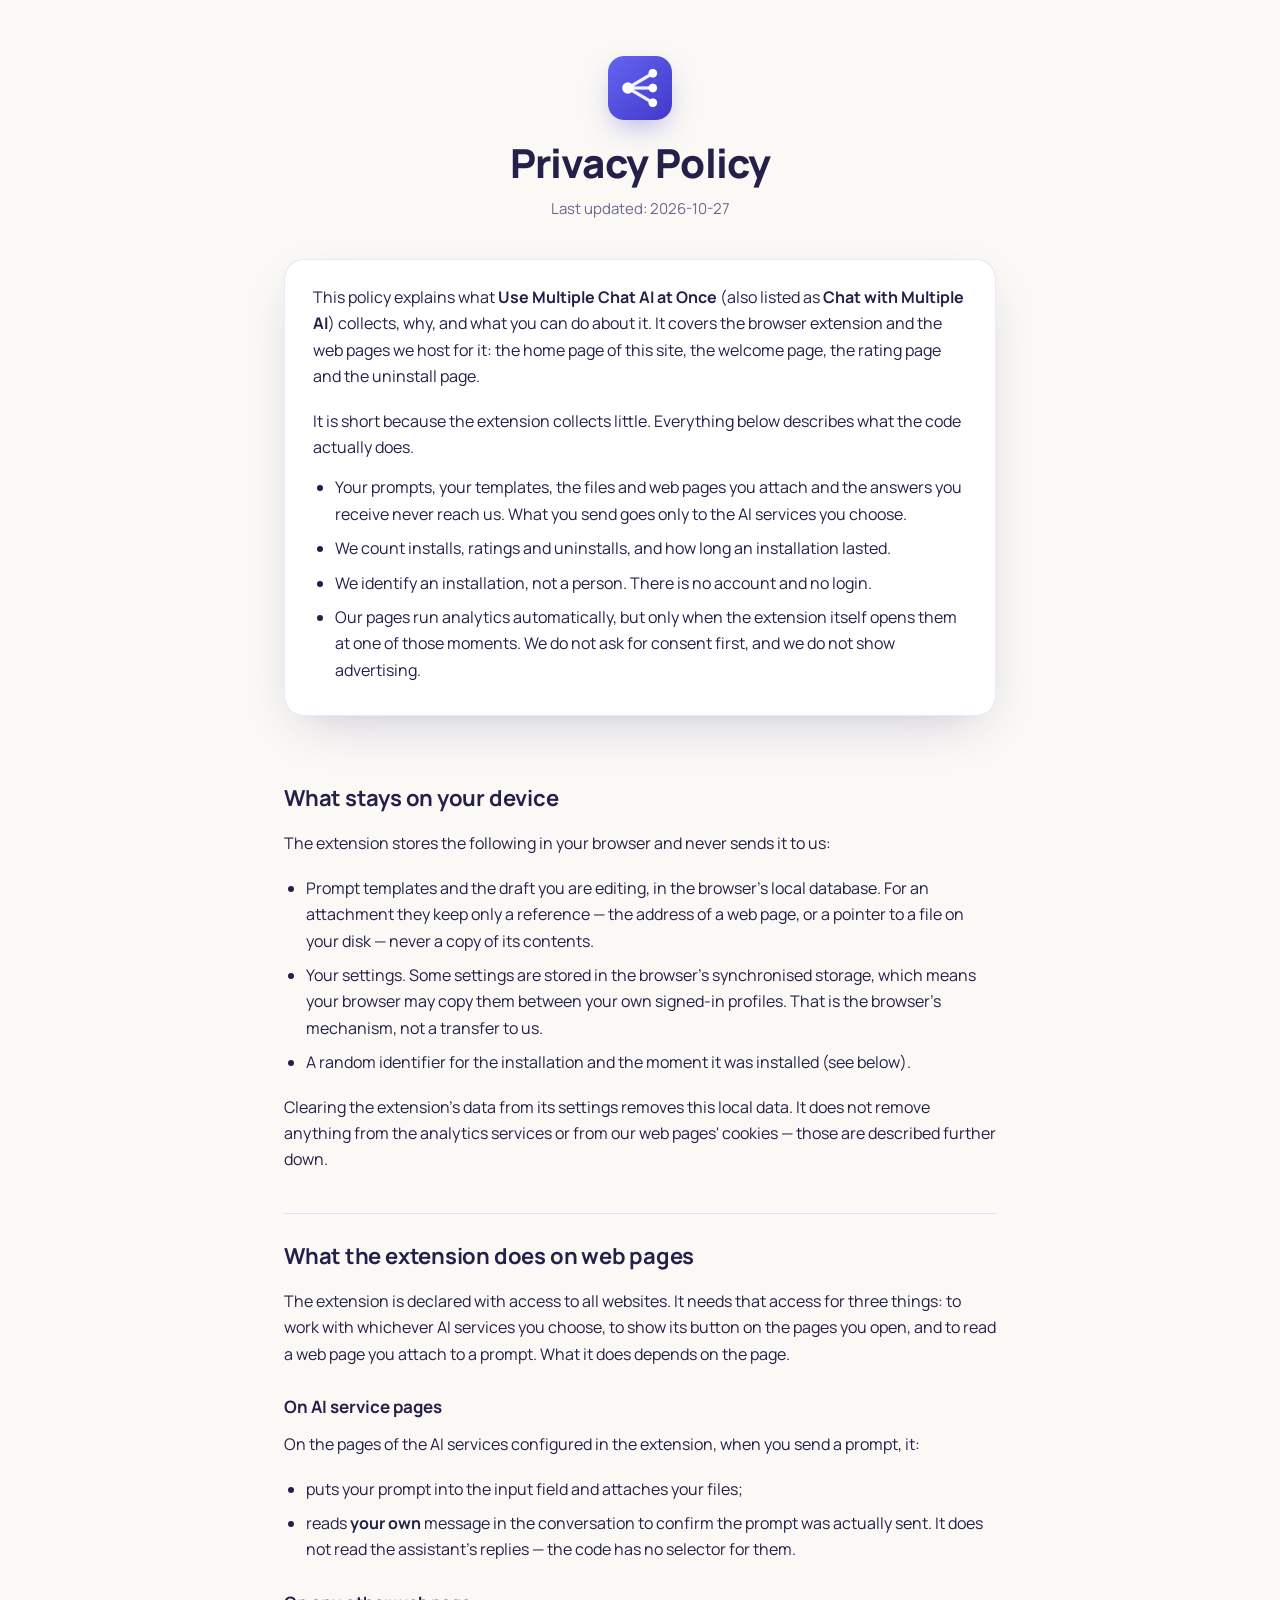
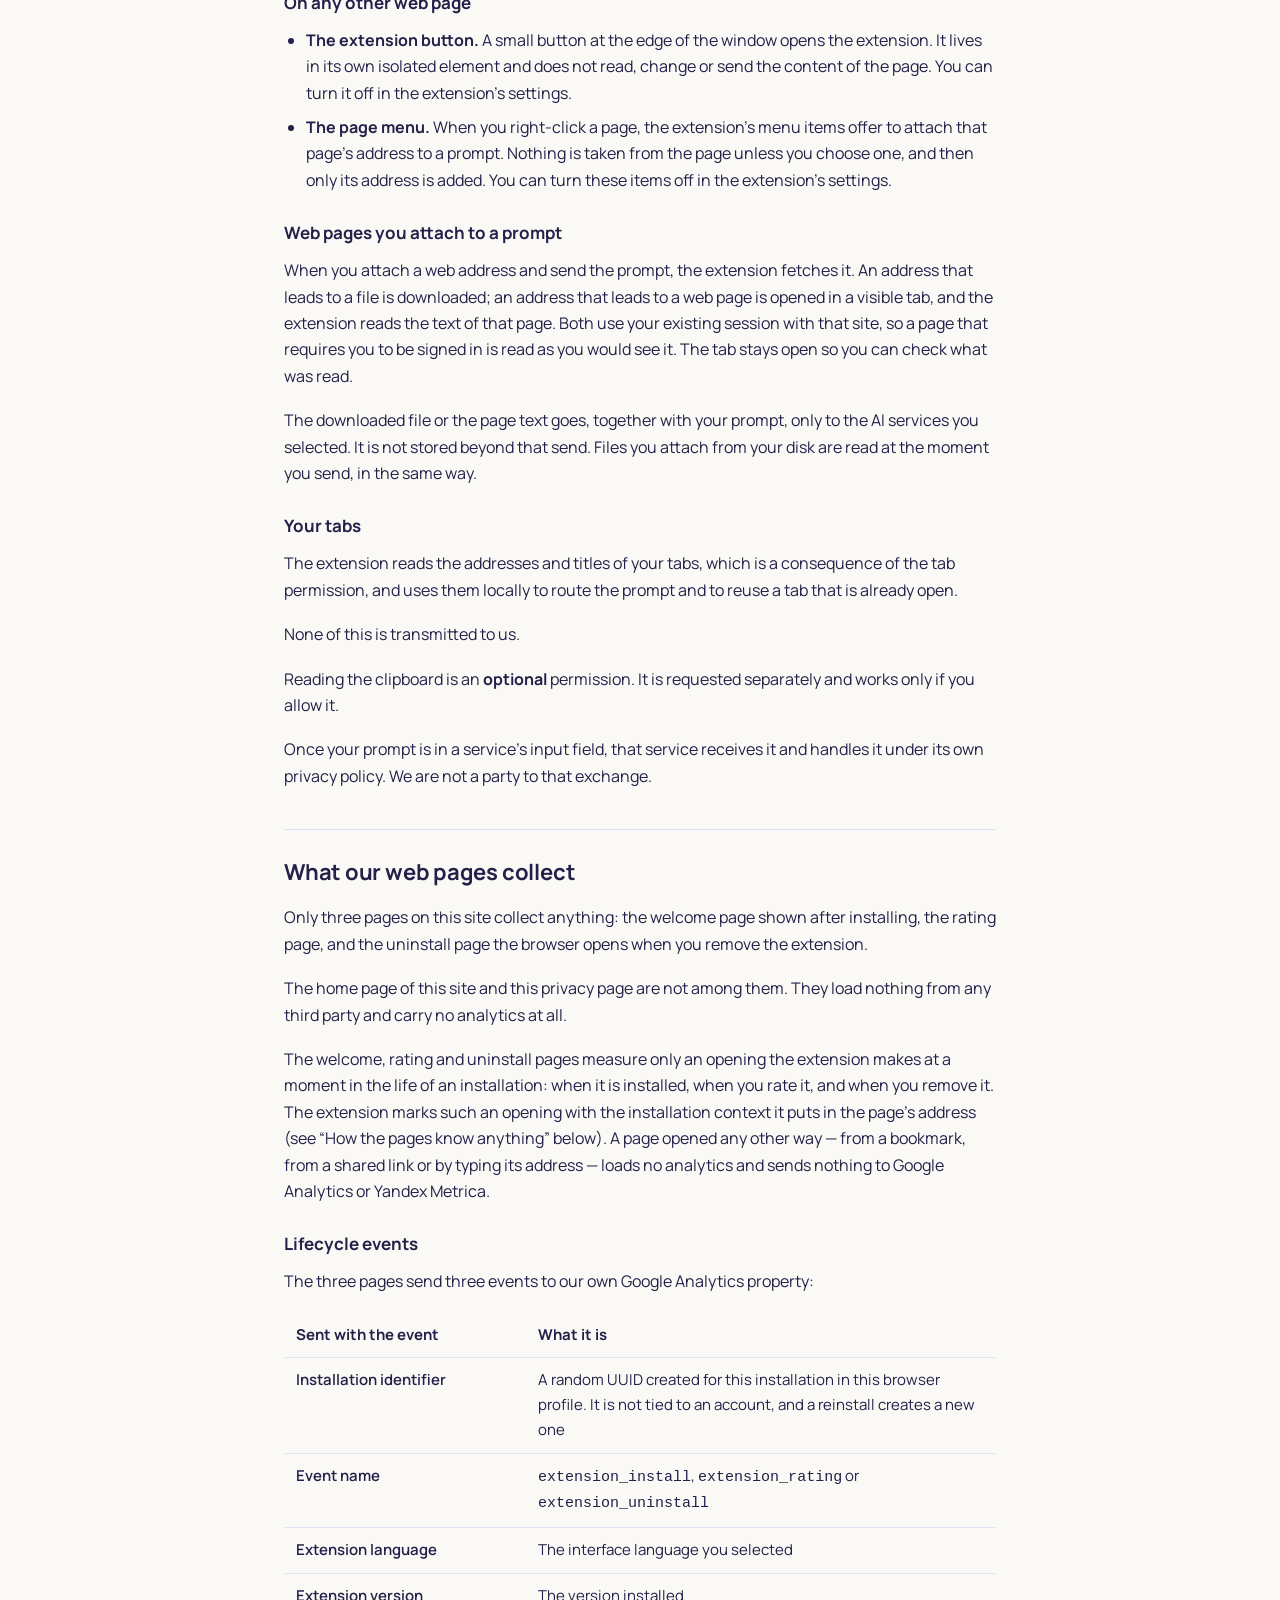
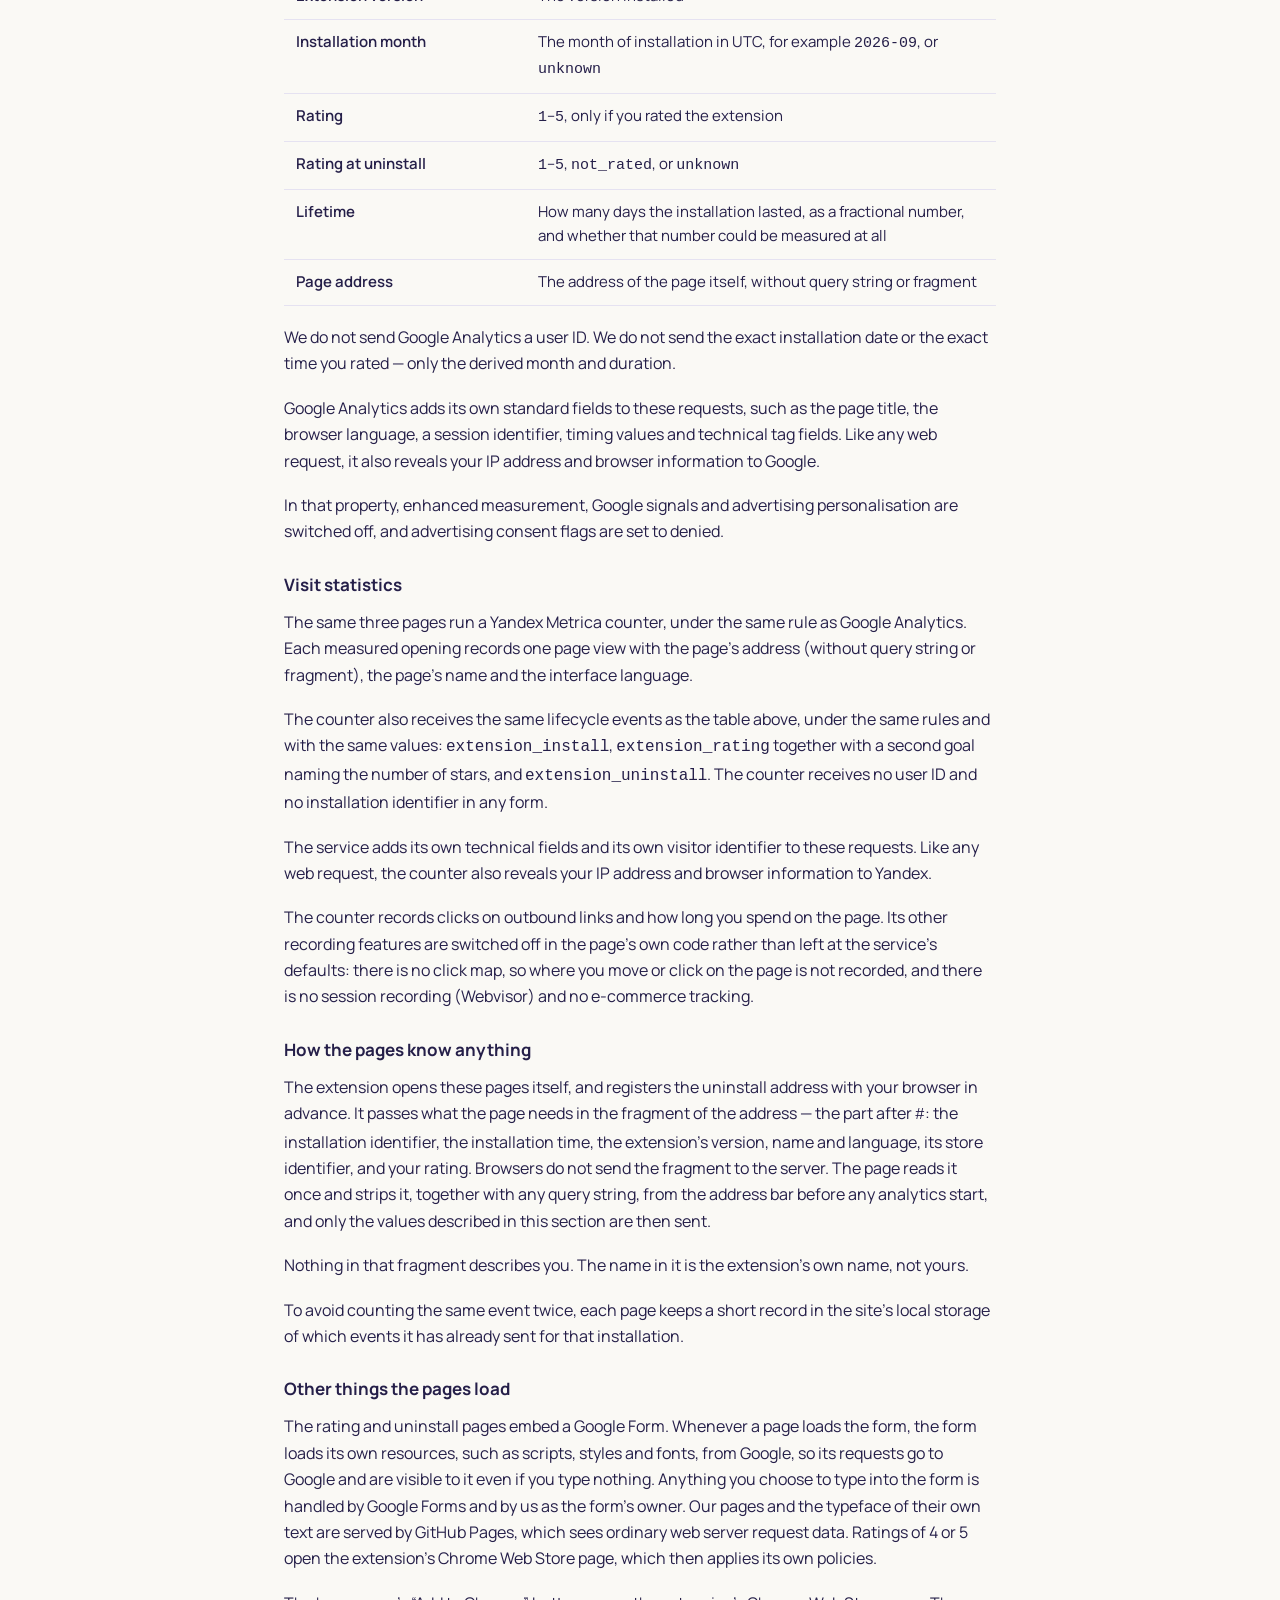
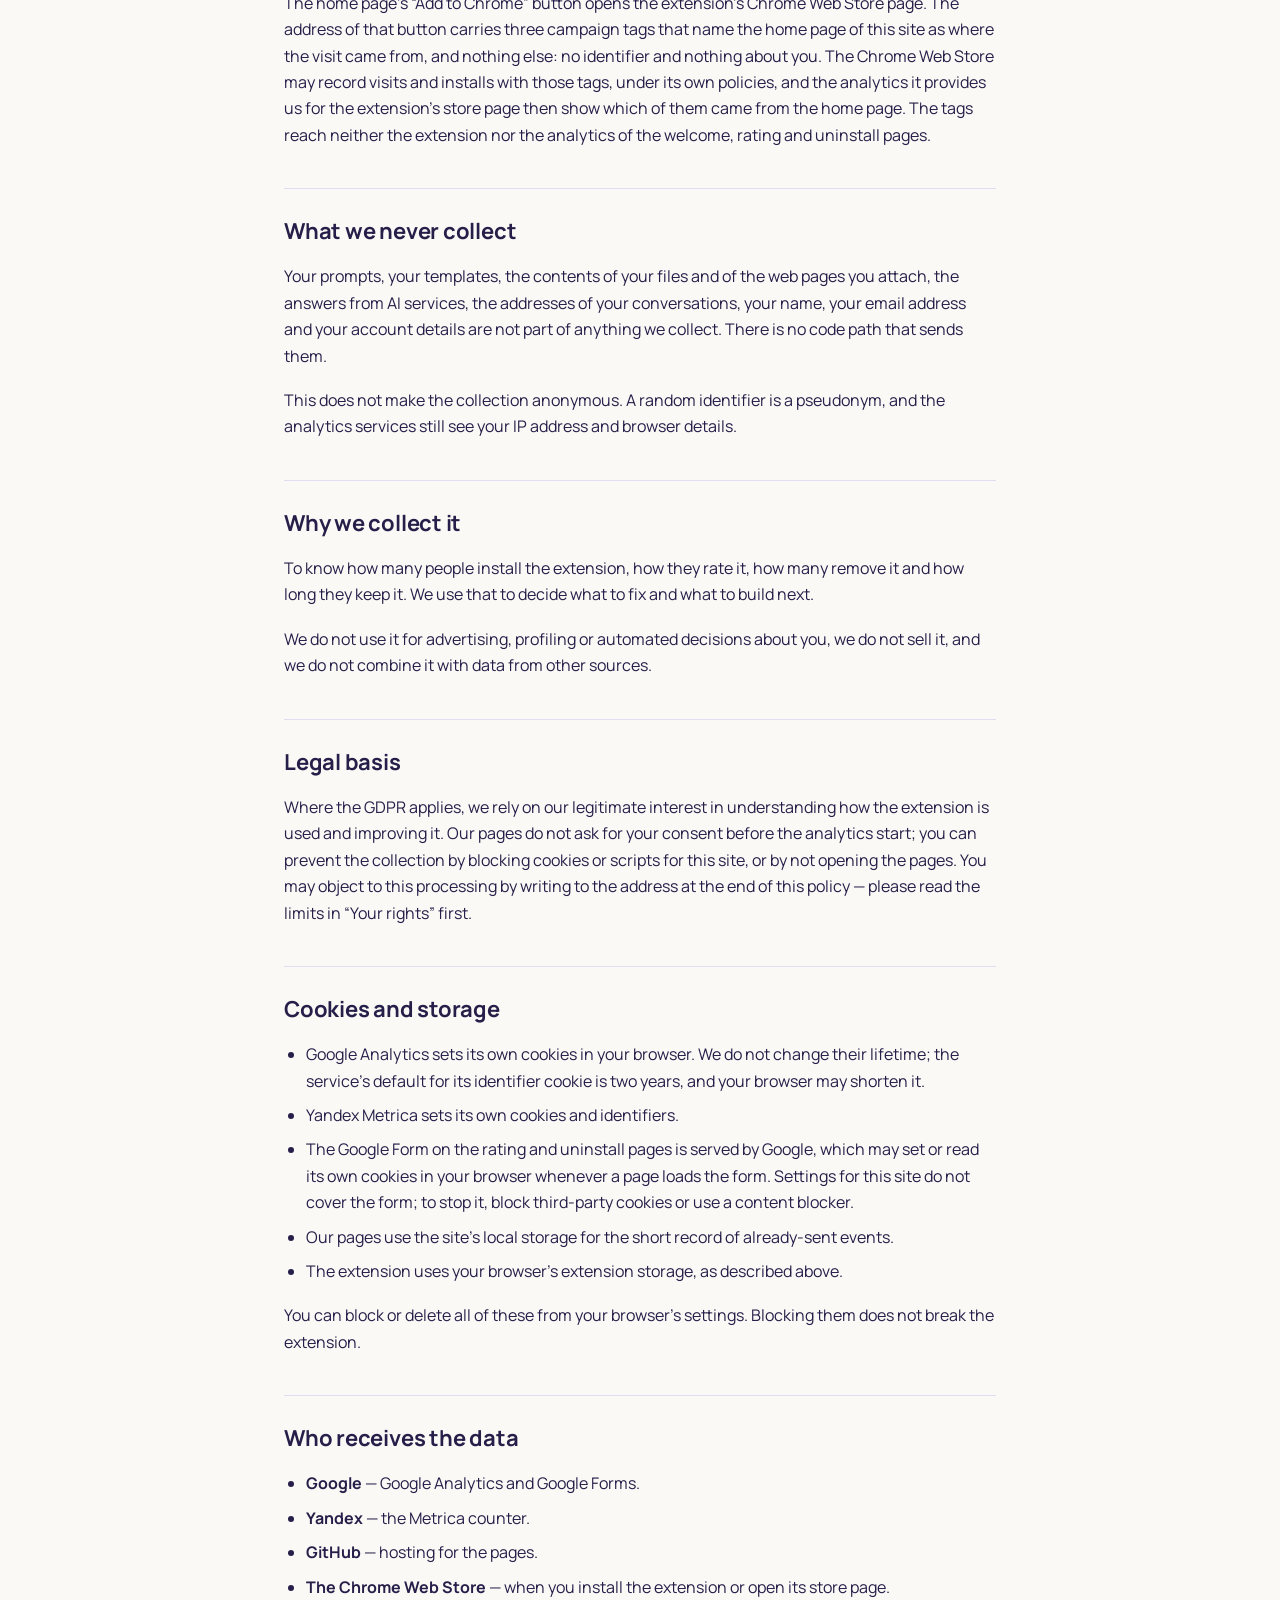
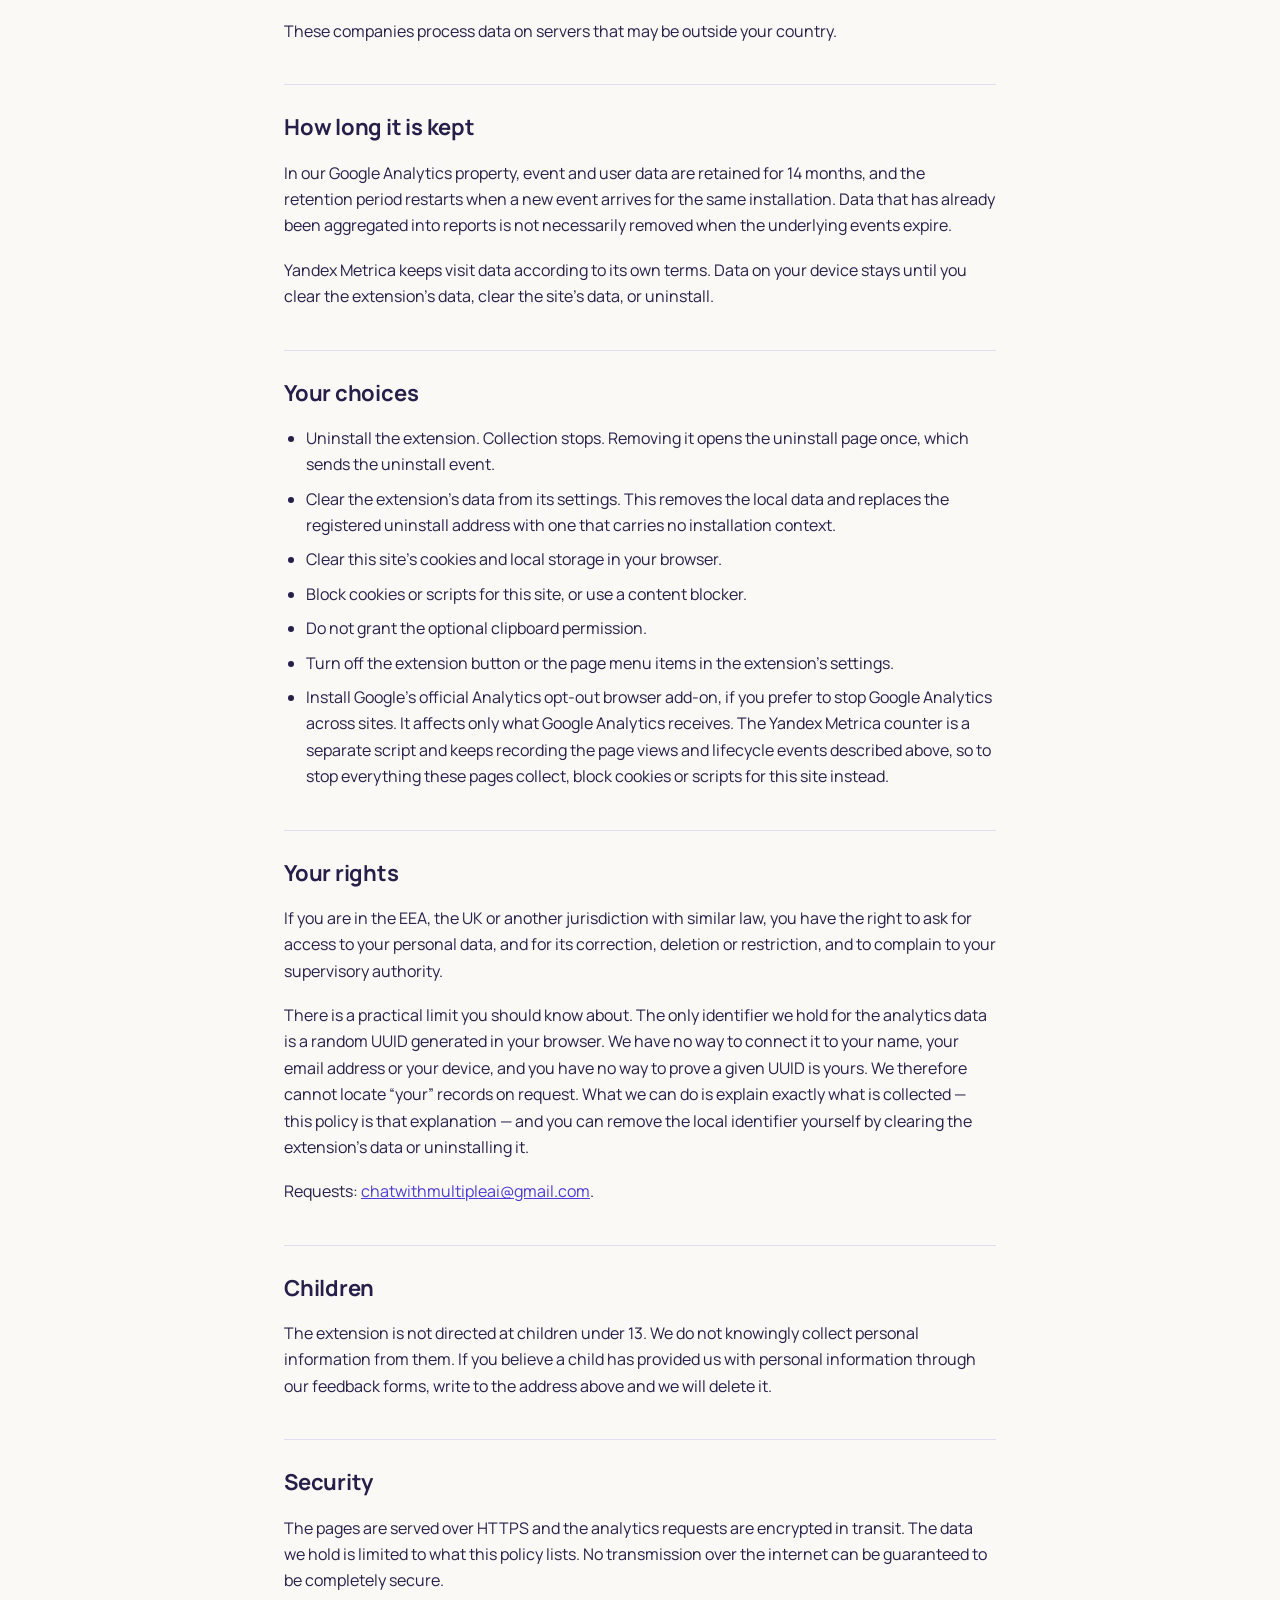
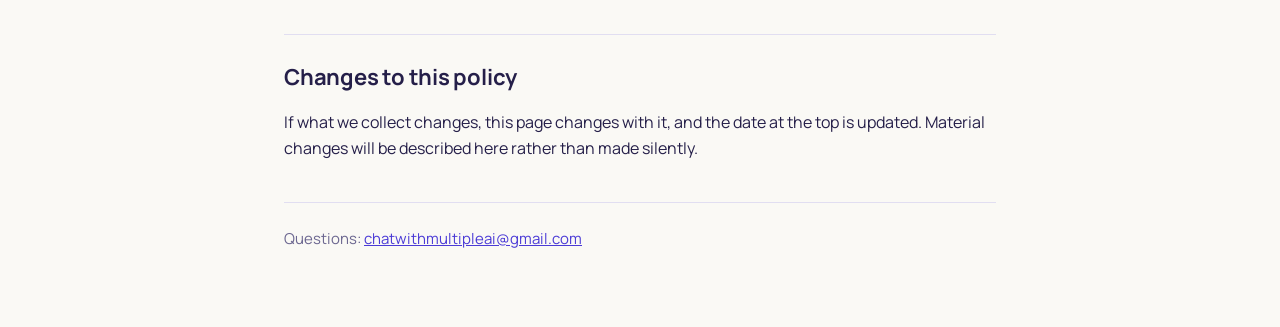
==== commit e9726253: "docs: publish the privacy policy covering the embedded form's resources and cookies Co-Authored-By: " ====
--- a/docs/privacy.html
+++ b/docs/privacy.html
@@ -211,11 +211,13 @@
         storage of which events it has already sent for that installation.</p>
 
       <h3>Other things the pages load</h3>
-      <p>The rating and uninstall pages embed a Google Form. The form's requests go to Google and are
-        visible to it. Anything you choose to type into the form is handled by Google Forms and by us
-        as the form's owner. The pages and their fonts are served by GitHub Pages, which sees ordinary
-        web server request data. Ratings of 4 or 5 open the extension's Chrome Web
-        Store page, which then applies its own policies.</p>
+      <p>The rating and uninstall pages embed a Google Form. Whenever a page loads the form, the form
+        loads its own resources, such as scripts, styles and fonts, from Google, so its requests go to
+        Google and are visible to it even if you type nothing. Anything you choose to type into the
+        form is handled by Google Forms and by us as the form's owner. Our pages and the typeface of
+        their own text are served by GitHub Pages, which sees ordinary web server request data.
+        Ratings of 4 or 5 open the extension's Chrome Web Store page, which then applies its own
+        policies.</p>
       <p>The home page's “Add to Chrome” button opens the extension's Chrome Web Store page. The
         address of that button carries three campaign tags that name the home page of this site as
         where the visit came from, and nothing else: no identifier and nothing about you. The Chrome
@@ -249,6 +251,10 @@
         <li>Google Analytics sets its own cookies in your browser. We do not change their lifetime; the
           service's default for its identifier cookie is two years, and your browser may shorten it.</li>
         <li>Yandex Metrica sets its own cookies and identifiers.</li>
+        <li>The Google Form on the rating and uninstall pages is served by Google, which may set or
+          read its own cookies in your browser whenever a page loads the form. Settings for this
+          site do not cover the form; to stop it, block third-party cookies or use a content
+          blocker.</li>
         <li>Our pages use the site's local storage for the short record of already-sent events.</li>
         <li>The extension uses your browser's extension storage, as described above.</li>
       </ul>
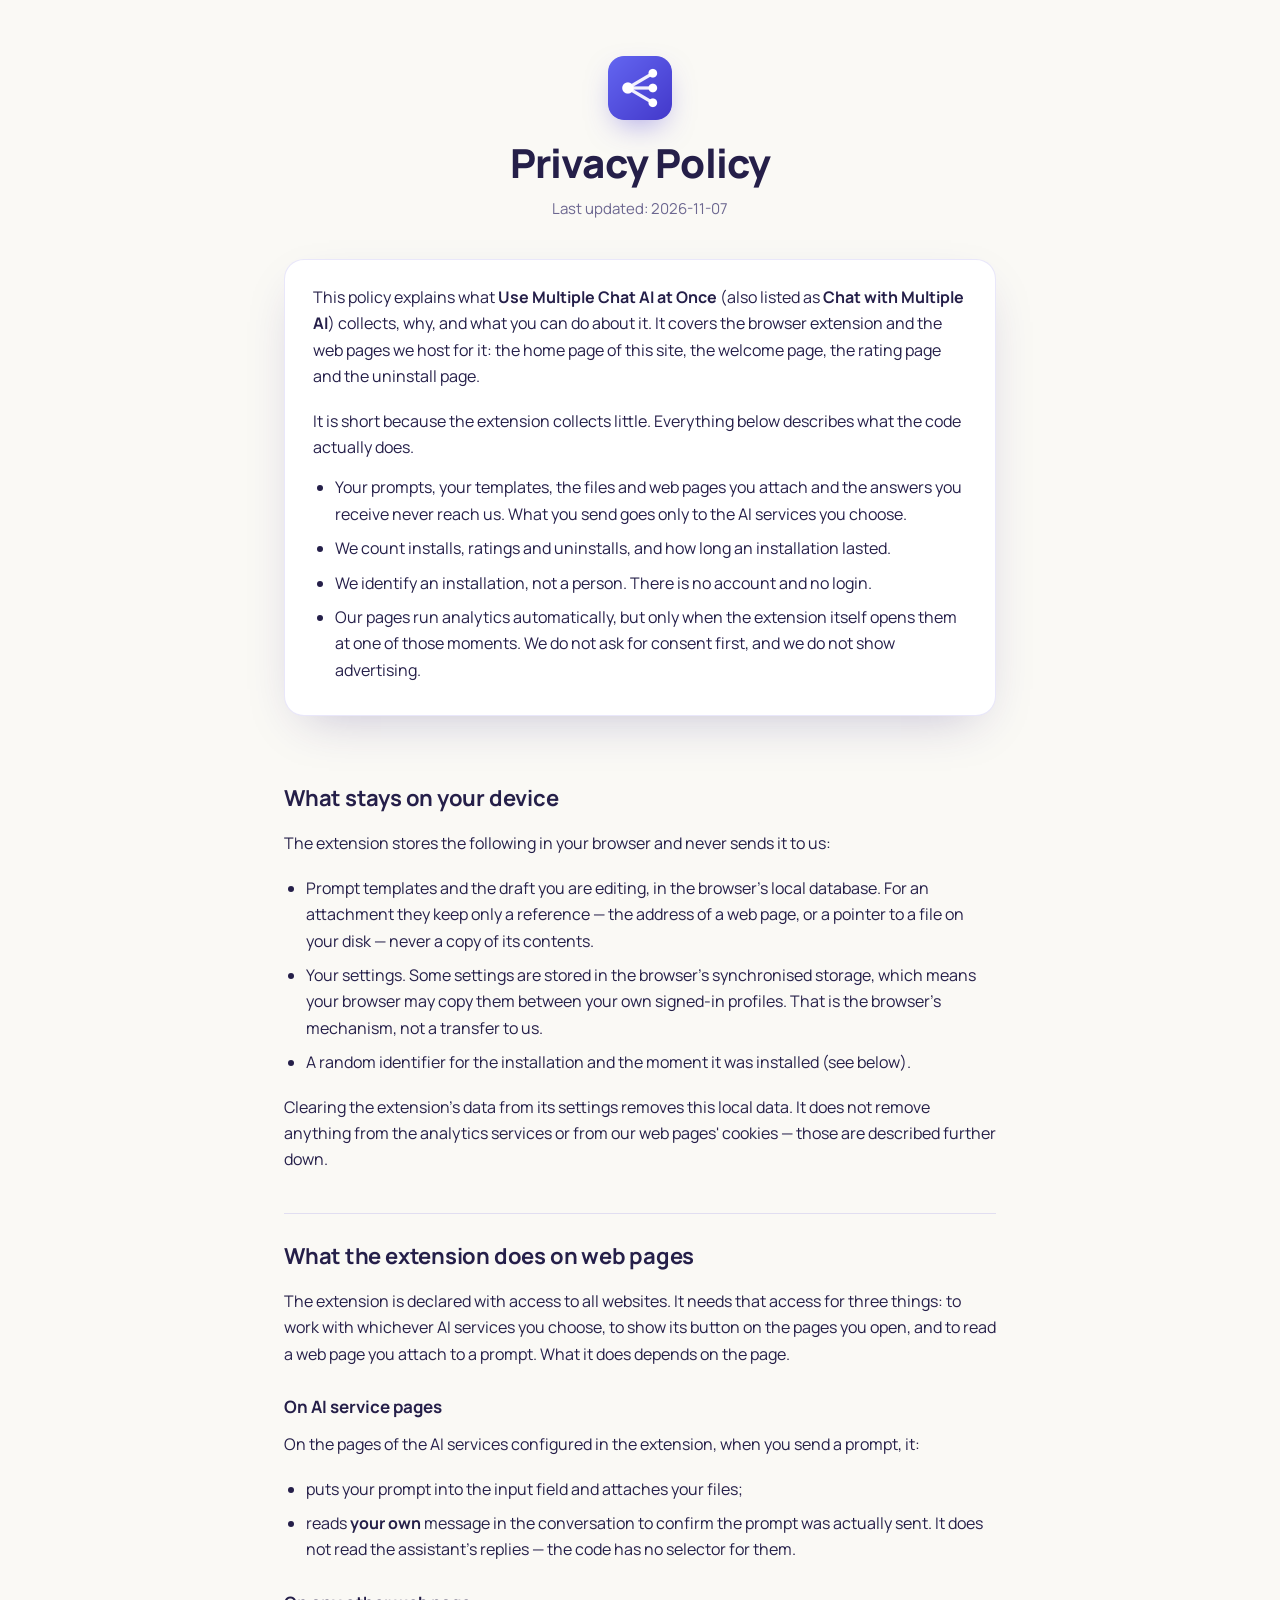
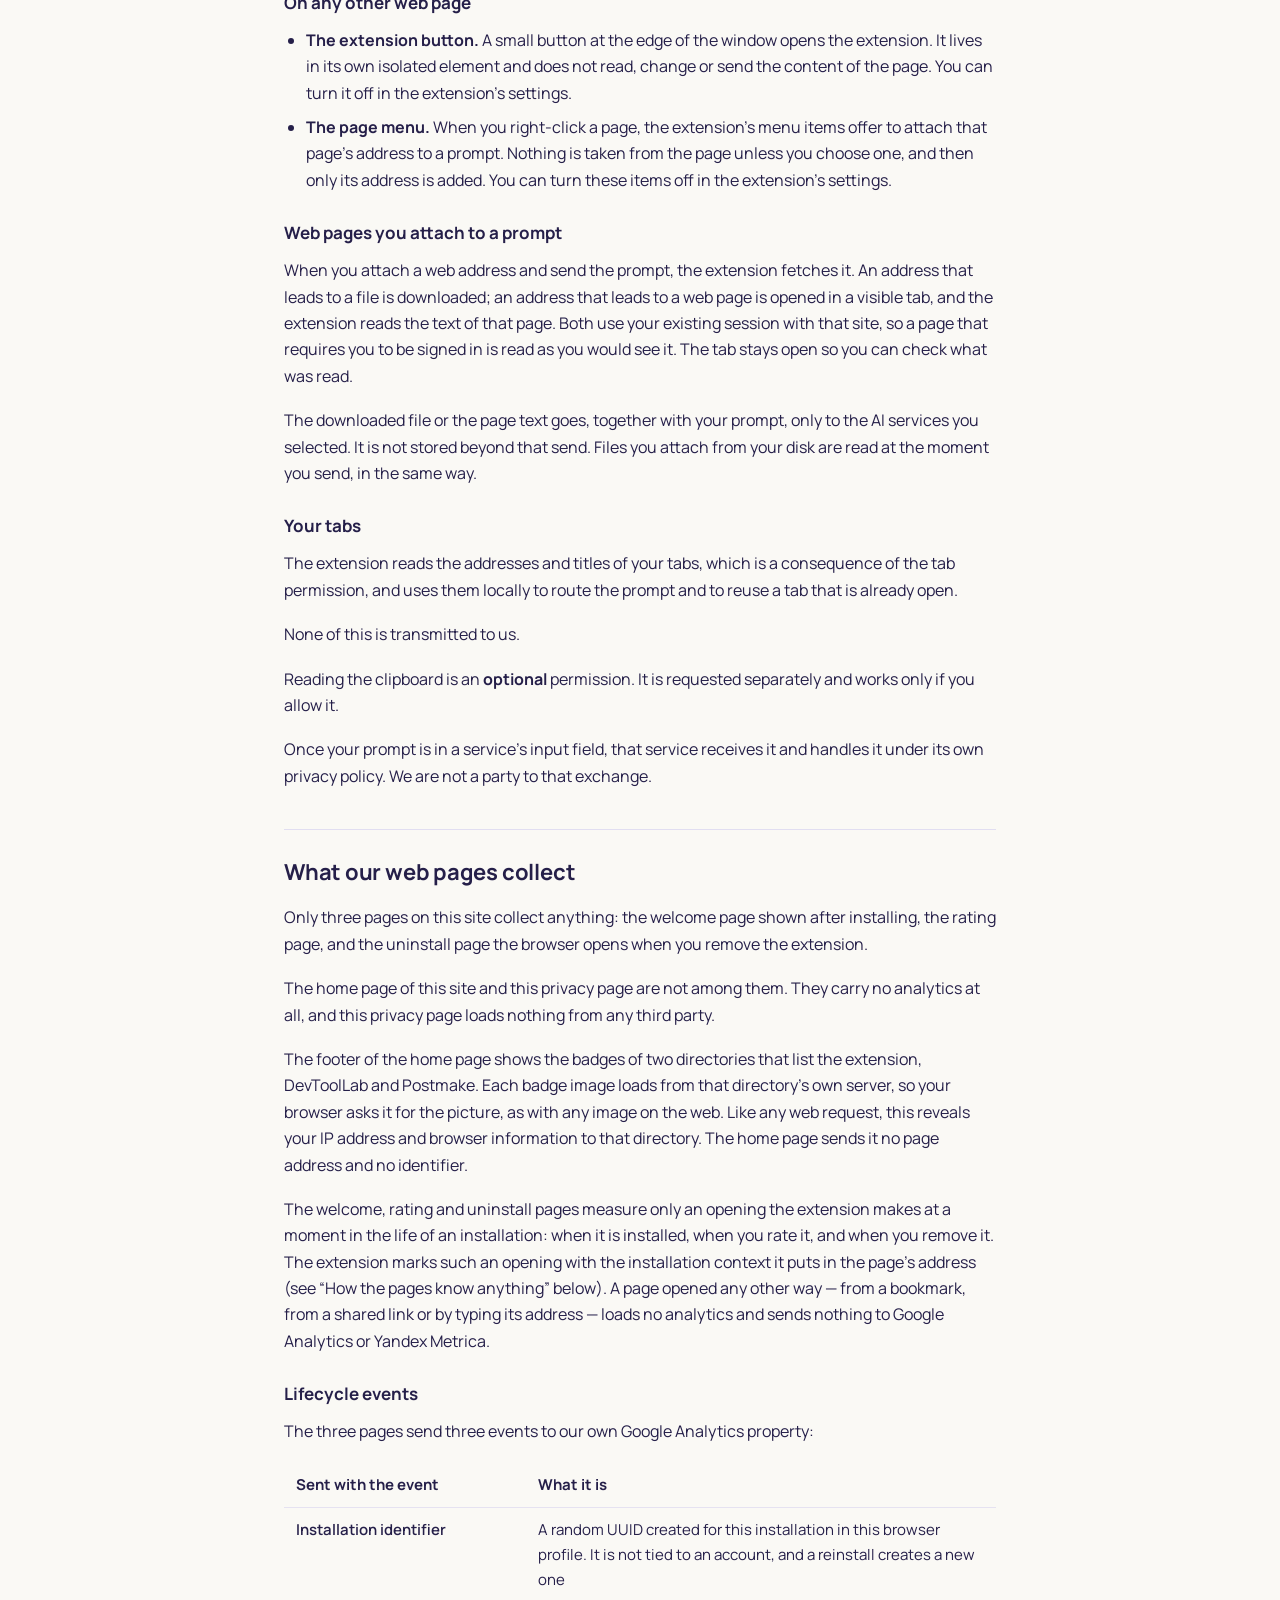
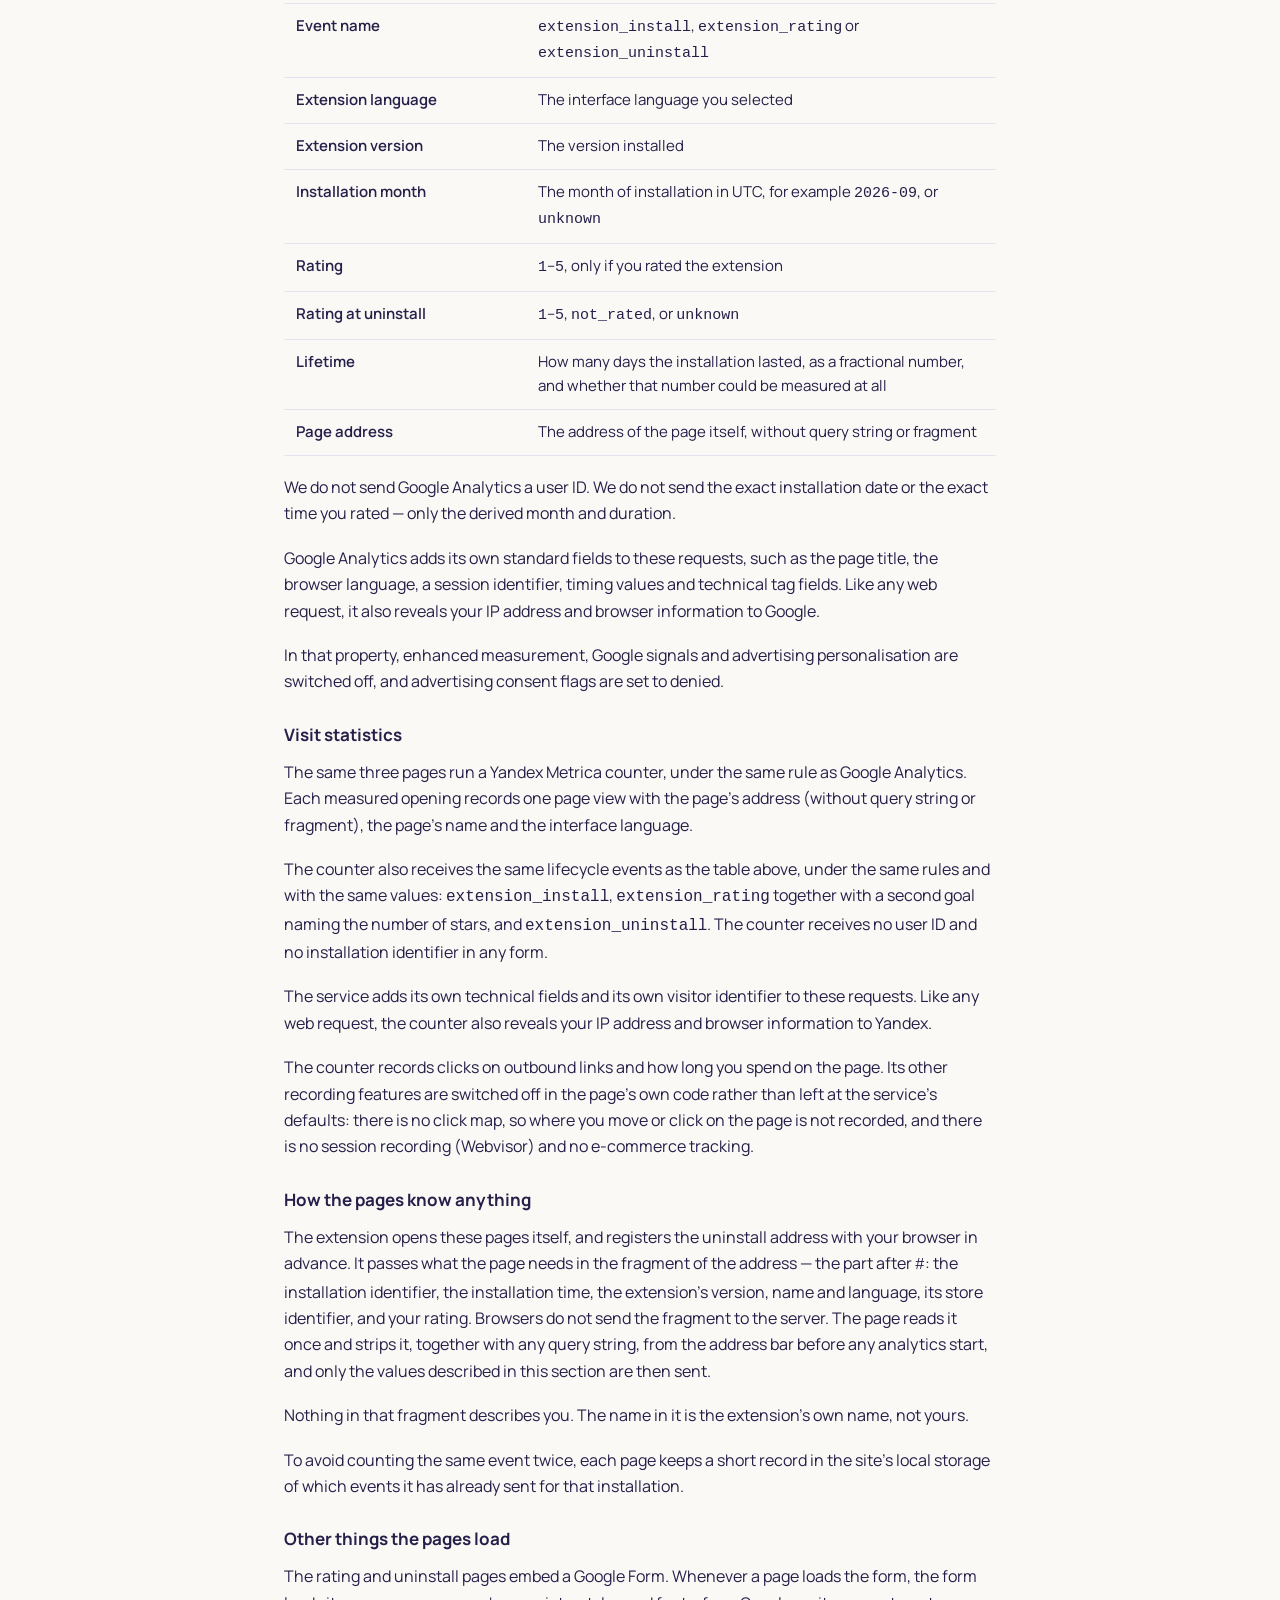
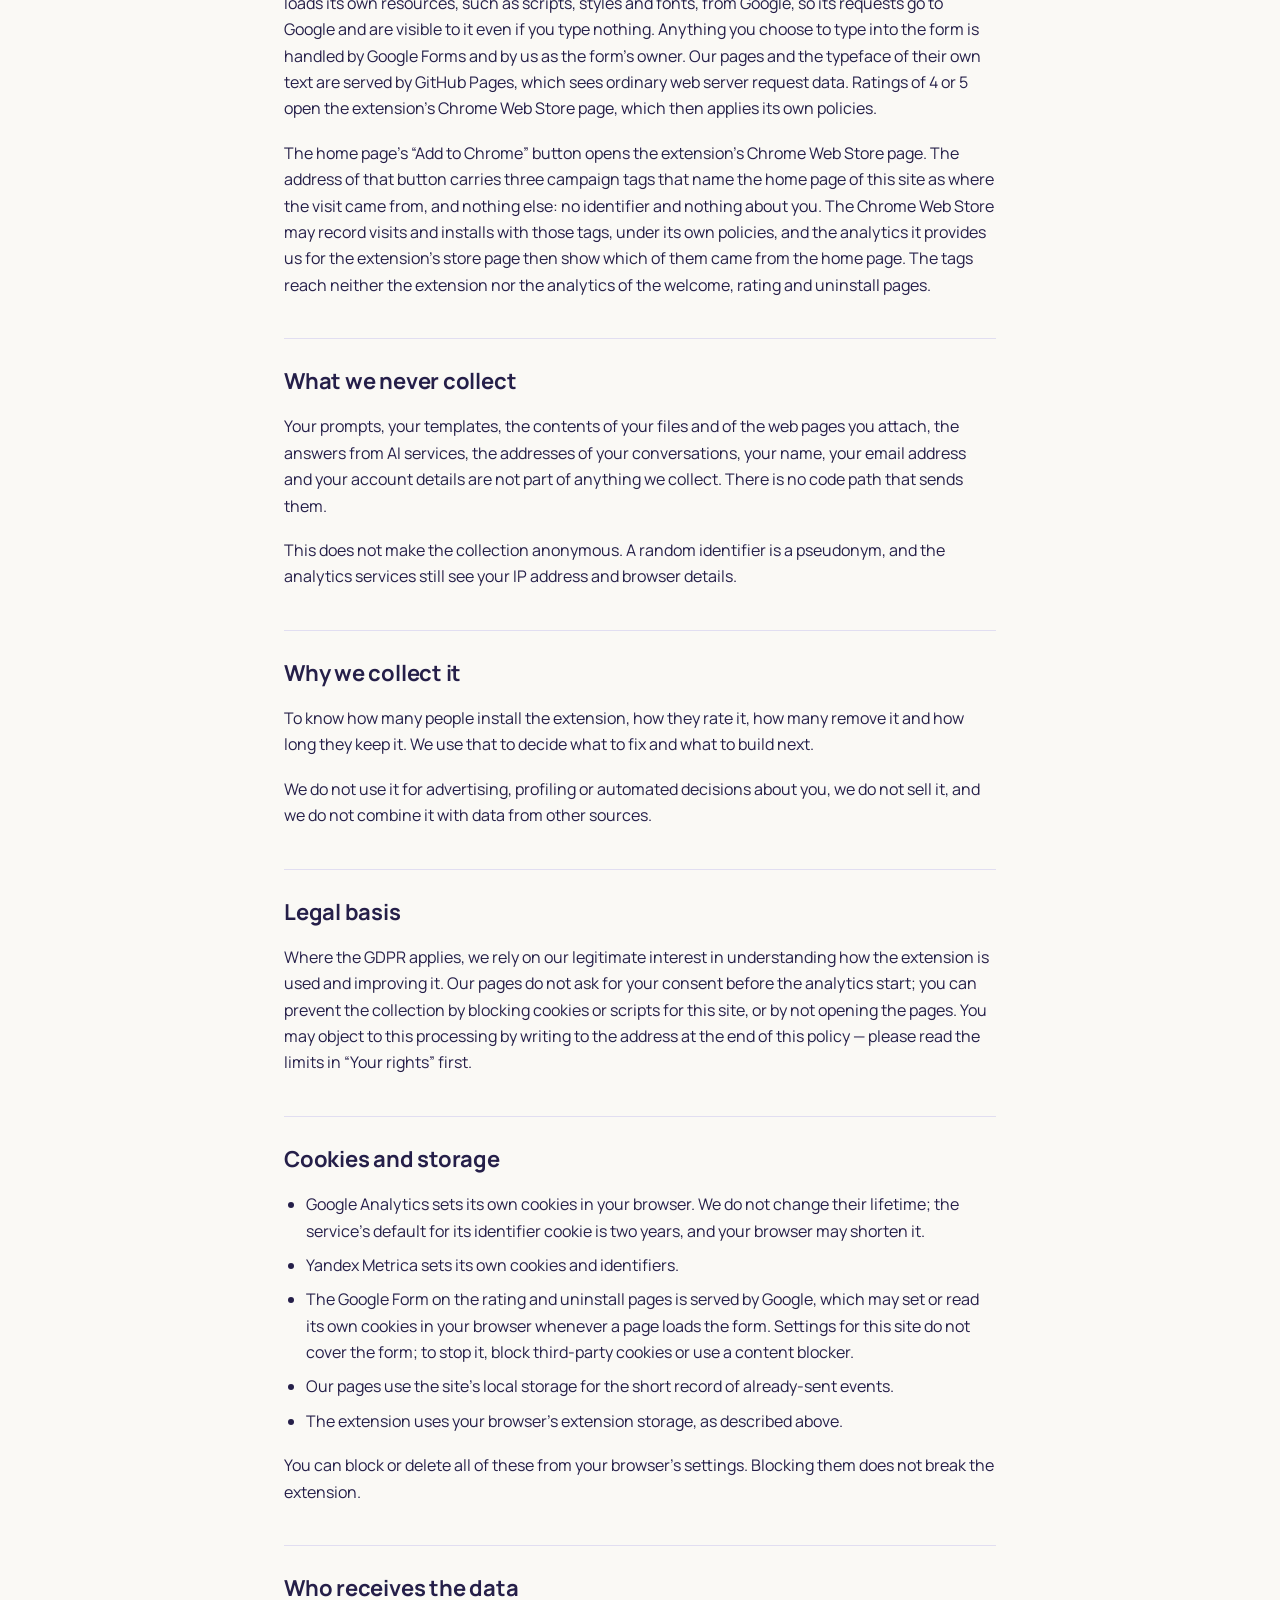
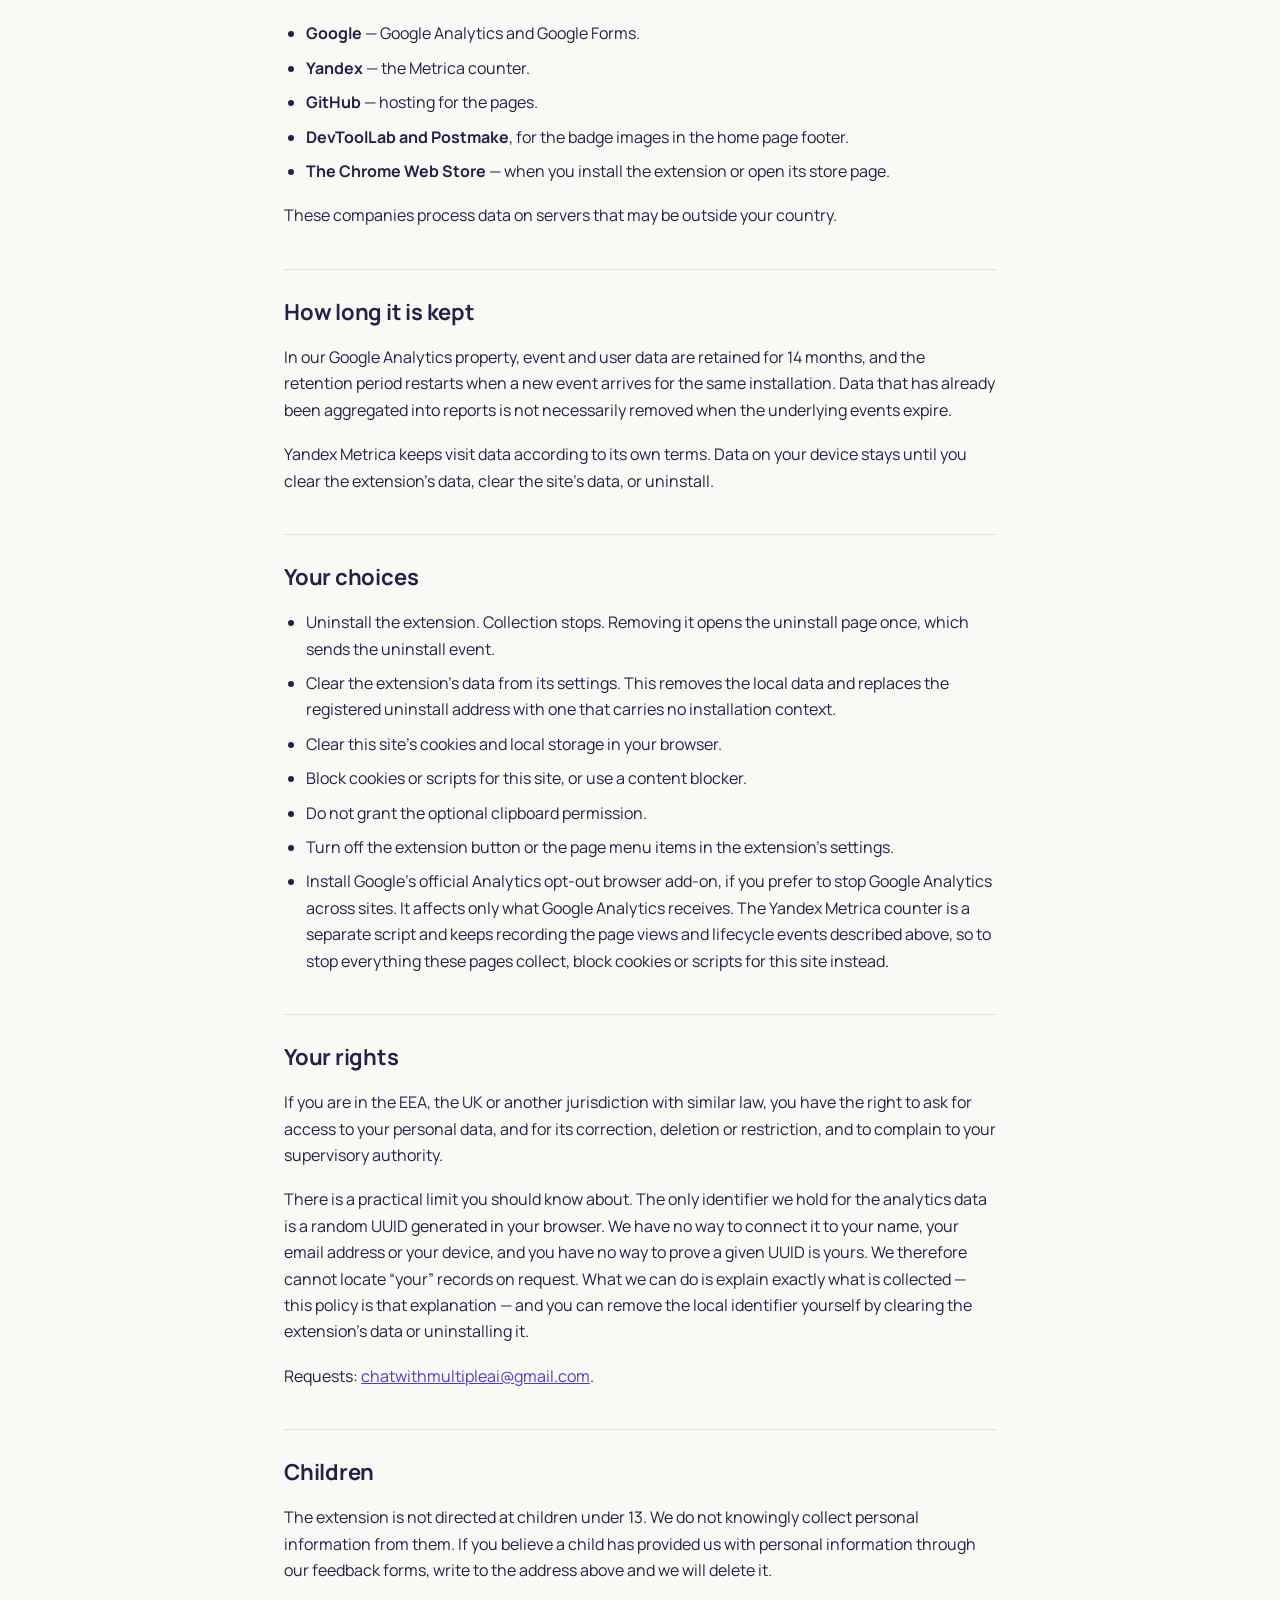
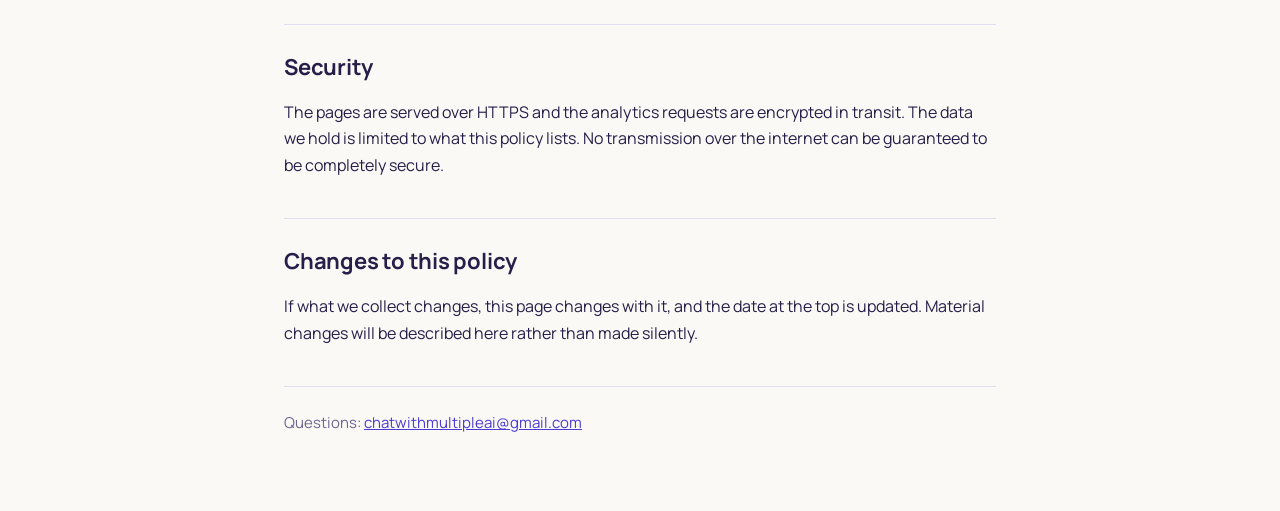
==== commit 87d472b4: "Publish pages: home page screenshot, directory badges, privacy update Co-Authored-By: Claude Opus 5." ====
--- a/docs/privacy.html
+++ b/docs/privacy.html
@@ -62,7 +62,7 @@
     <header>
       <img class="logo" src="assets/logo.png" alt="Use Multiple Chat AI at Once">
       <h1>Privacy Policy</h1>
-      <p class="updated">Last updated: 2026-10-27</p>
+      <p class="updated">Last updated: 2026-11-07</p>
     </header>
 
     <main>
@@ -146,8 +146,13 @@
       <h2>What our web pages collect</h2>
       <p>Only three pages on this site collect anything: the welcome page shown after installing, the
         rating page, and the uninstall page the browser opens when you remove the extension.</p>
-      <p>The home page of this site and this privacy page are not among them. They load nothing from
-        any third party and carry no analytics at all.</p>
+      <p>The home page of this site and this privacy page are not among them. They carry no analytics
+        at all, and this privacy page loads nothing from any third party.</p>
+      <p>The footer of the home page shows the badges of two directories that list the extension,
+        DevToolLab and Postmake. Each badge image loads from that directory's own server, so your
+        browser asks it for the picture, as with any image on the web. Like any web request, this
+        reveals your IP address and browser information to that directory. The home page sends it
+        no page address and no identifier.</p>
       <p>The welcome, rating and uninstall pages measure only an opening the extension makes at a
         moment in the life of an installation: when it is installed, when you rate it, and when you
         remove it. The extension marks such an opening with the installation context it puts in the
@@ -266,6 +271,7 @@
         <li><strong>Google</strong> — Google Analytics and Google Forms.</li>
         <li><strong>Yandex</strong> — the Metrica counter.</li>
         <li><strong>GitHub</strong> — hosting for the pages.</li>
+        <li><strong>DevToolLab and Postmake</strong>, for the badge images in the home page footer.</li>
         <li><strong>The Chrome Web Store</strong> — when you install the extension or open its store
           page.</li>
       </ul>
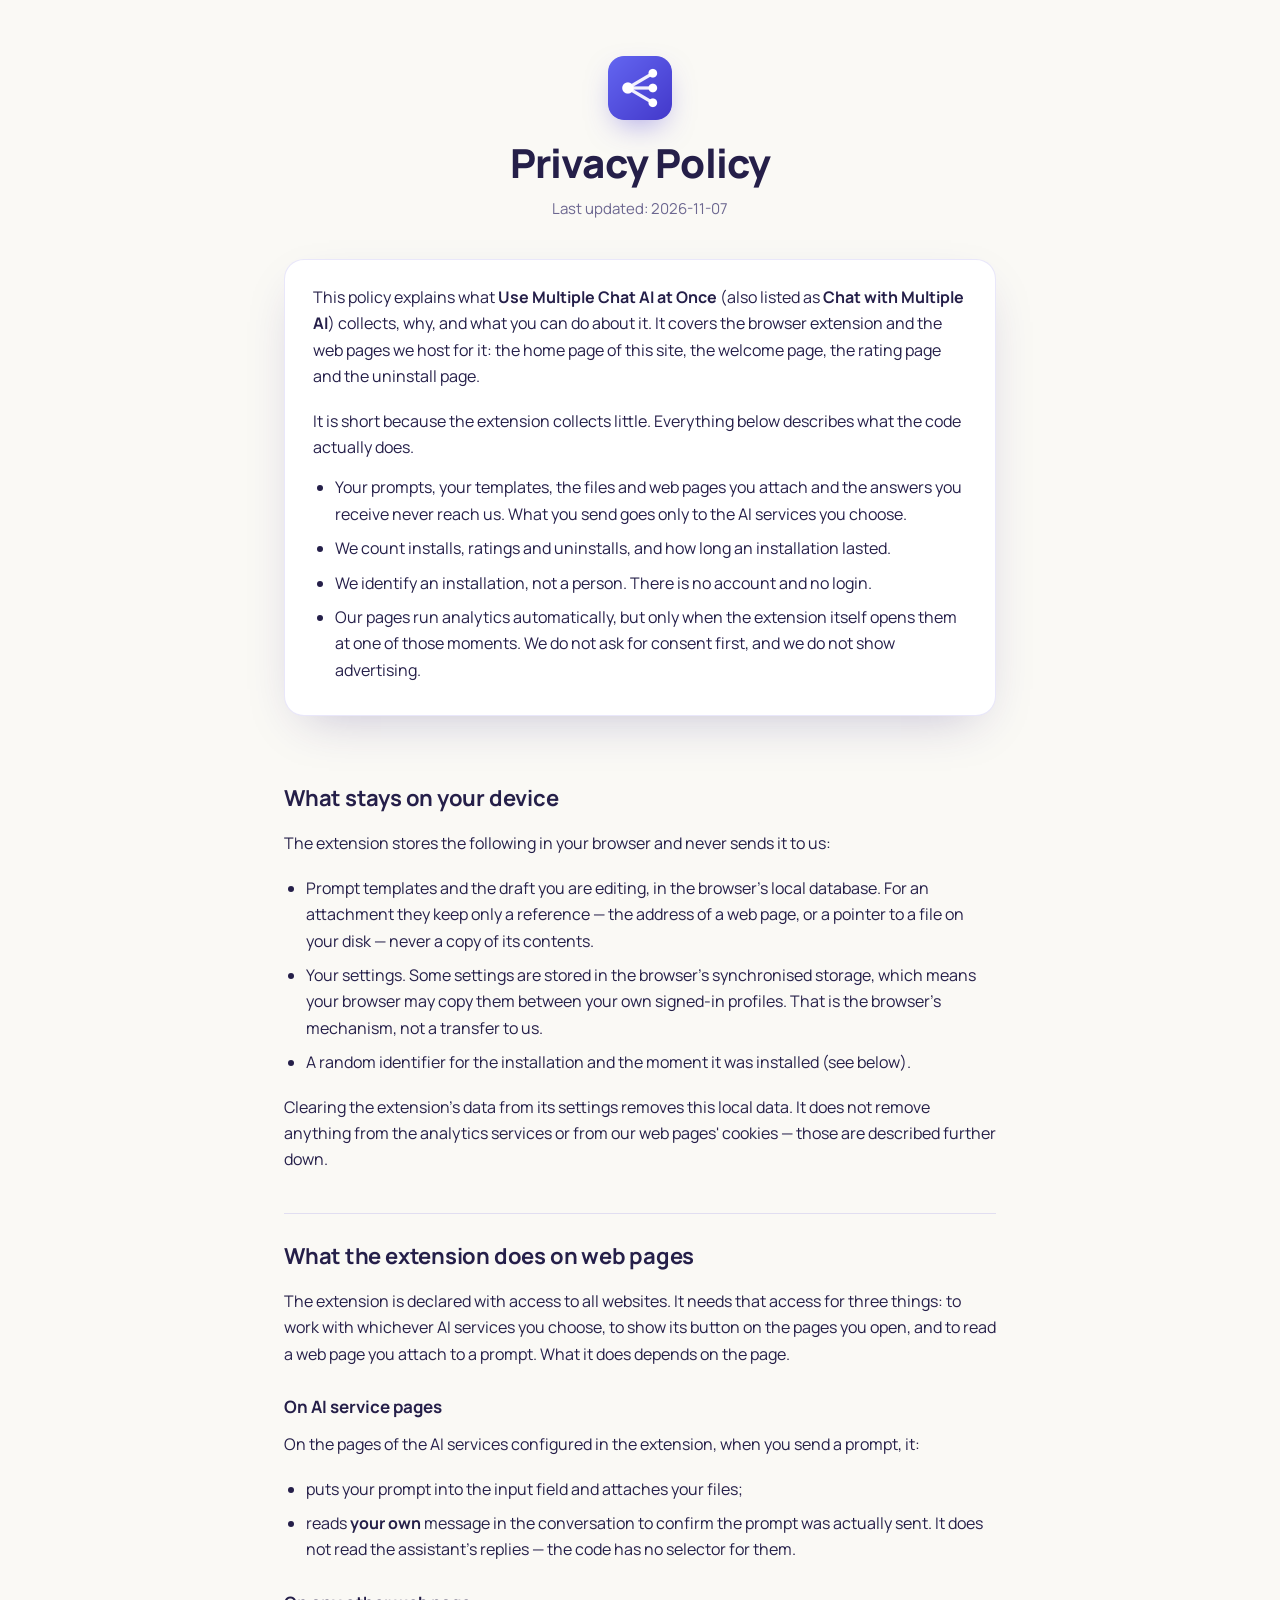
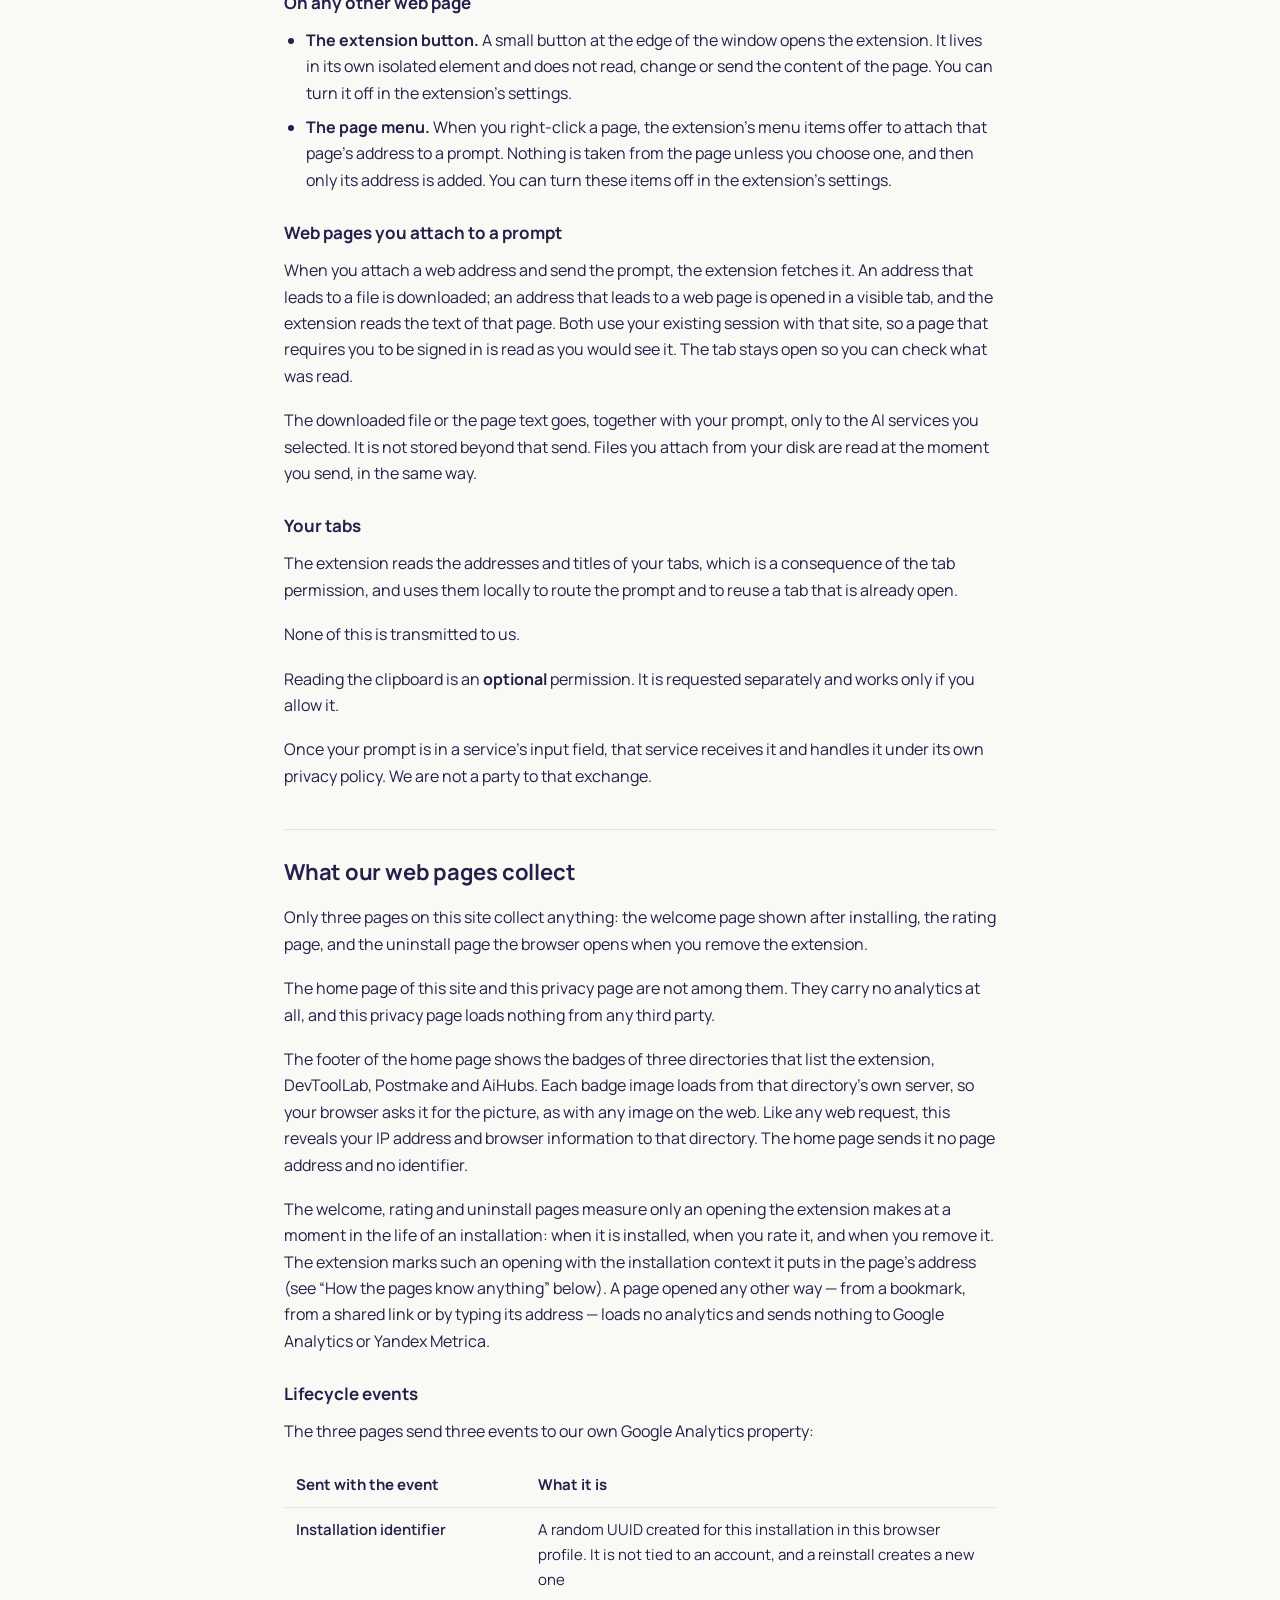
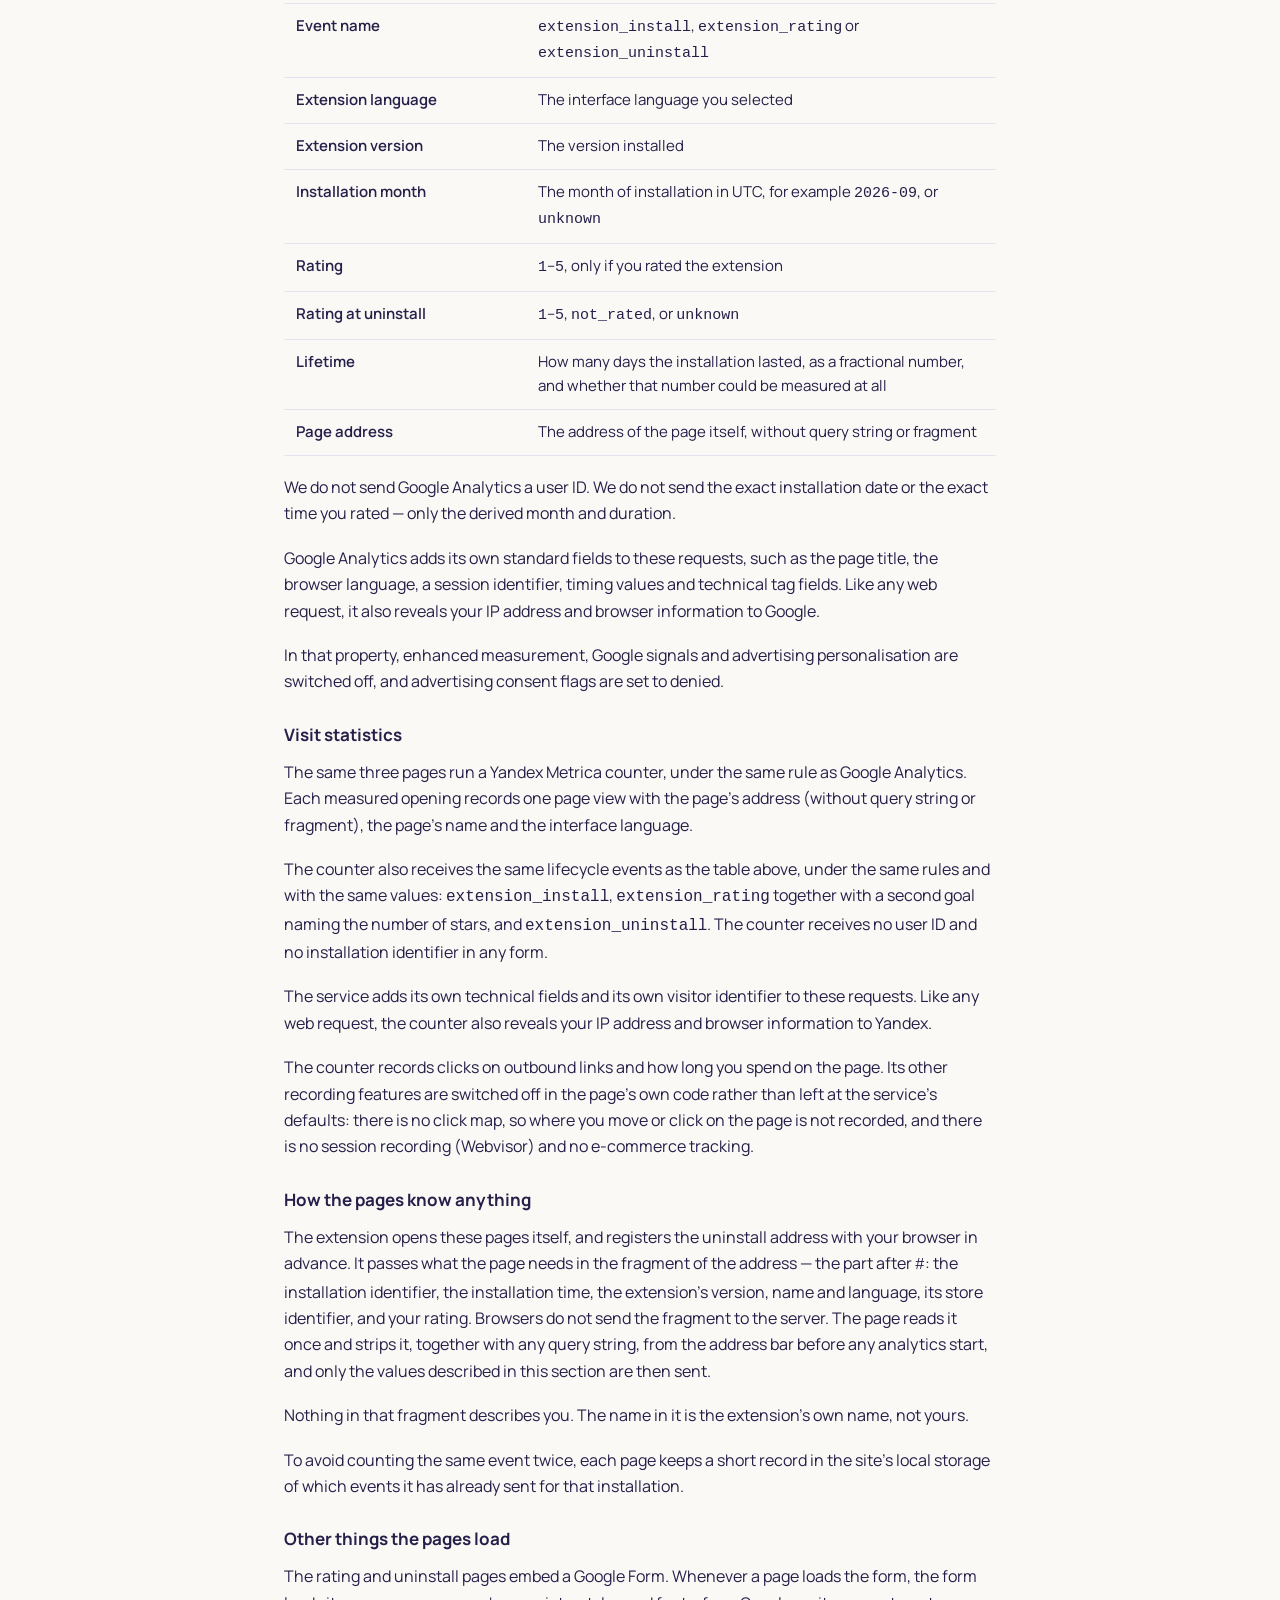
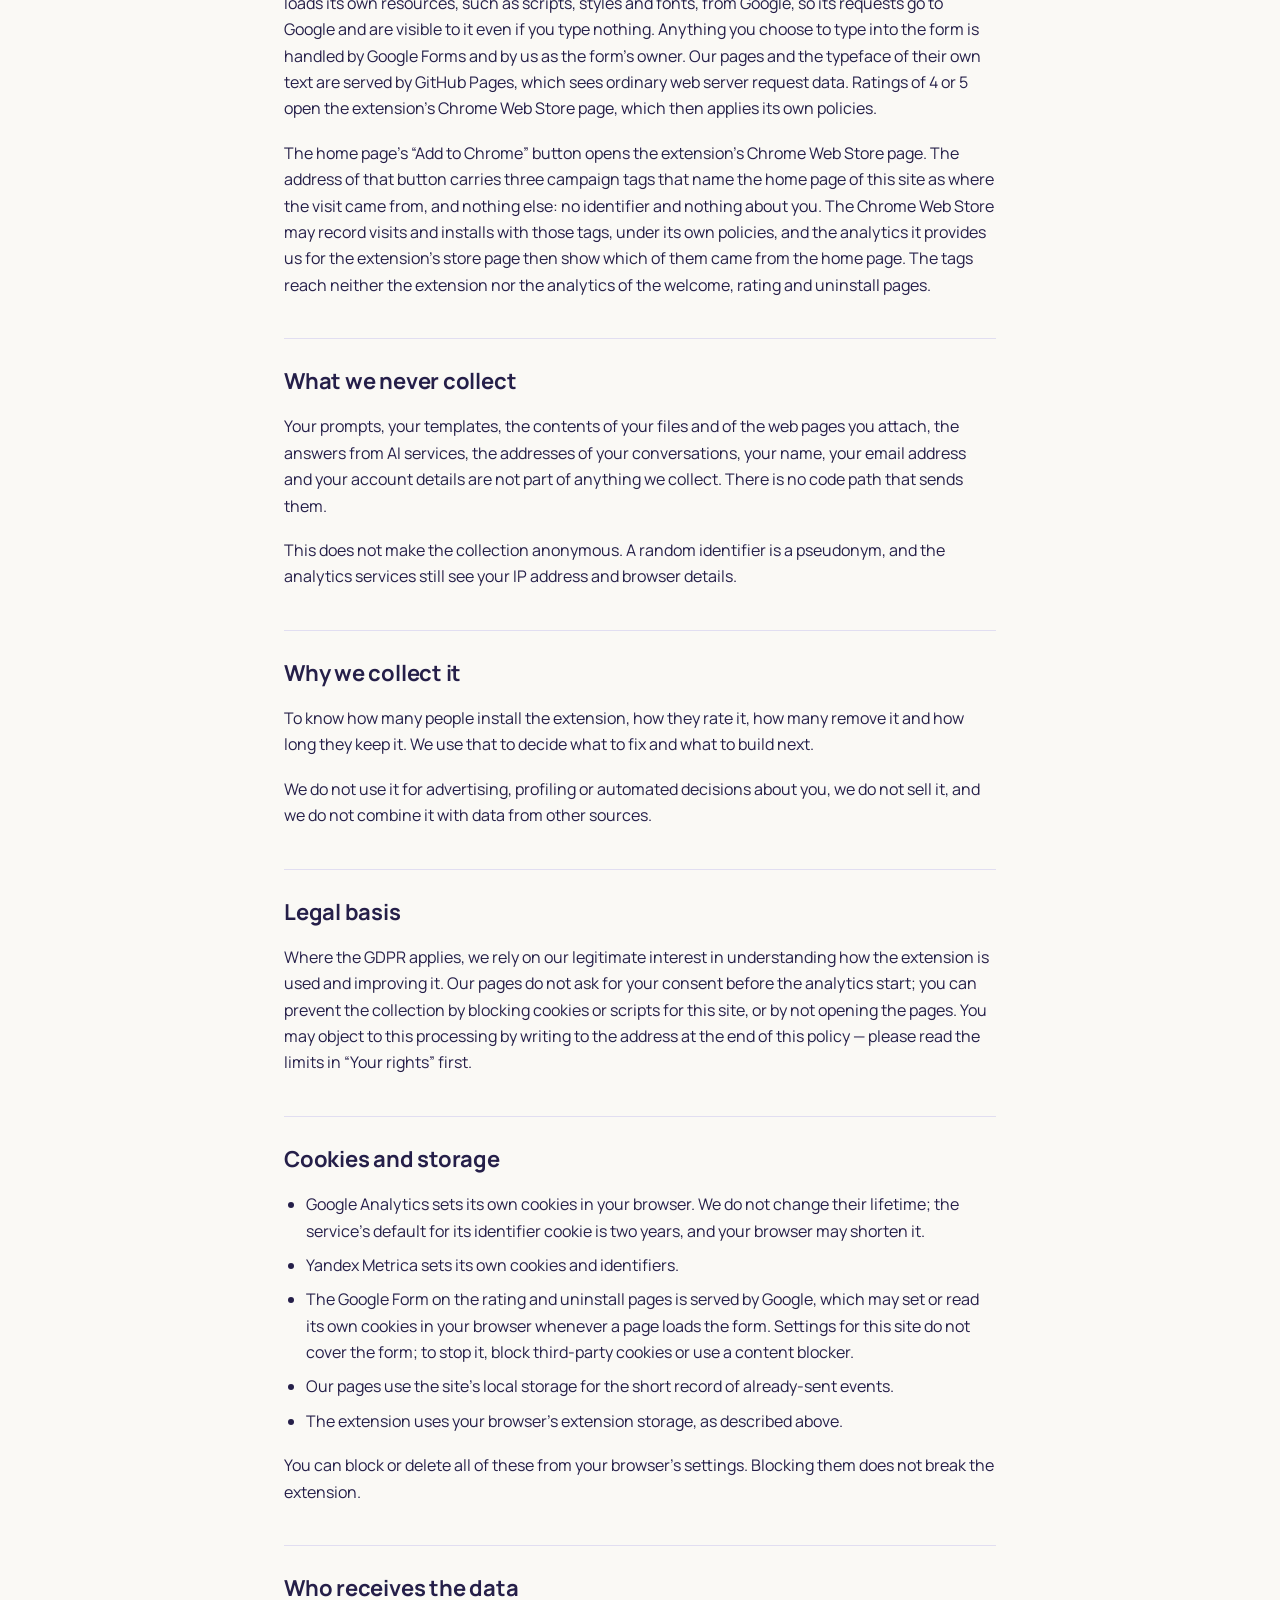
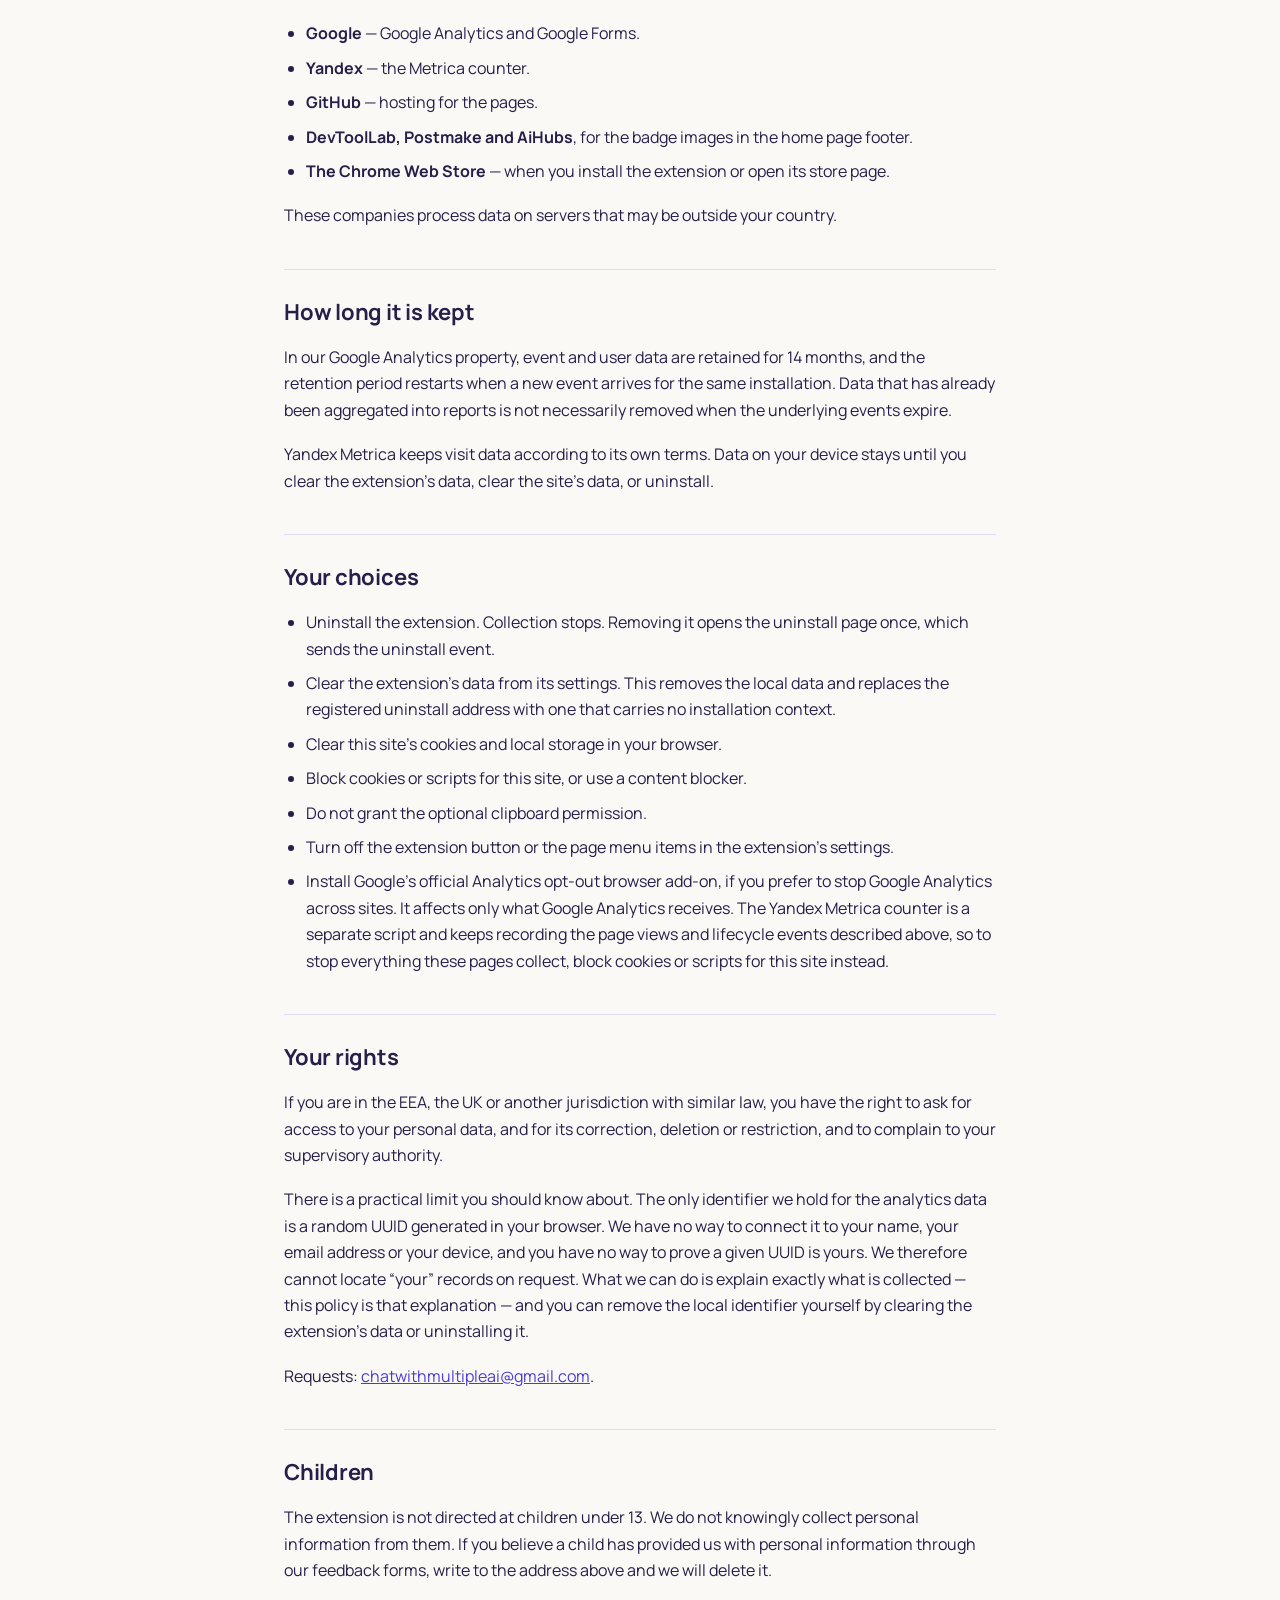
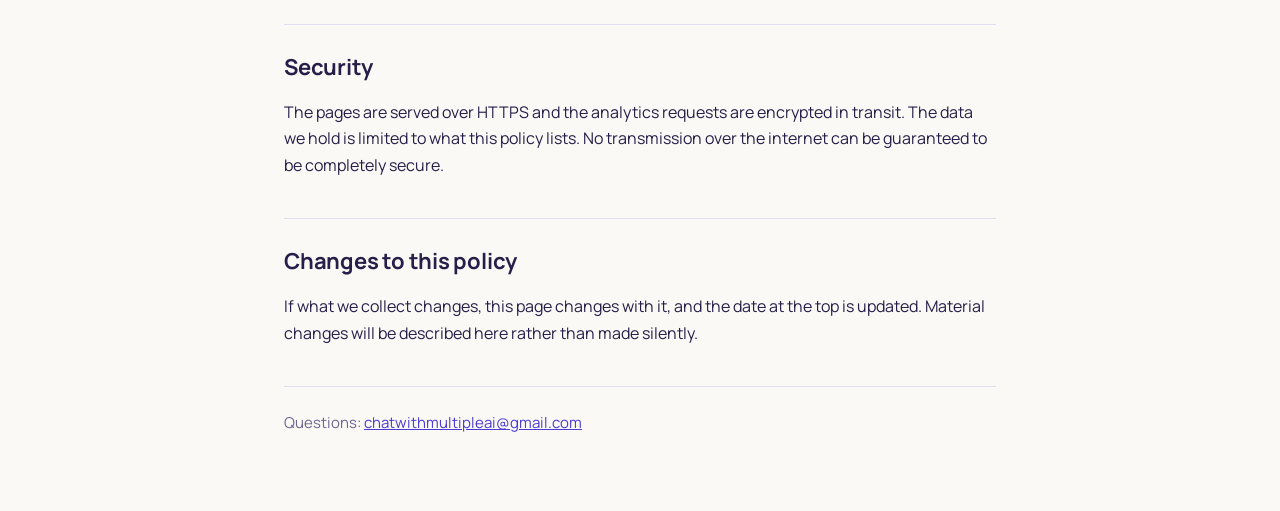
==== commit e63a3c64: "Add the AiHubs directory badge to the home page footer and privacy policy Co-Authored-By: Claude Opu" ====
--- a/docs/privacy.html
+++ b/docs/privacy.html
@@ -148,8 +148,8 @@
         rating page, and the uninstall page the browser opens when you remove the extension.</p>
       <p>The home page of this site and this privacy page are not among them. They carry no analytics
         at all, and this privacy page loads nothing from any third party.</p>
-      <p>The footer of the home page shows the badges of two directories that list the extension,
-        DevToolLab and Postmake. Each badge image loads from that directory's own server, so your
+      <p>The footer of the home page shows the badges of three directories that list the extension,
+        DevToolLab, Postmake and AiHubs. Each badge image loads from that directory's own server, so your
         browser asks it for the picture, as with any image on the web. Like any web request, this
         reveals your IP address and browser information to that directory. The home page sends it
         no page address and no identifier.</p>
@@ -271,7 +271,7 @@
         <li><strong>Google</strong> — Google Analytics and Google Forms.</li>
         <li><strong>Yandex</strong> — the Metrica counter.</li>
         <li><strong>GitHub</strong> — hosting for the pages.</li>
-        <li><strong>DevToolLab and Postmake</strong>, for the badge images in the home page footer.</li>
+        <li><strong>DevToolLab, Postmake and AiHubs</strong>, for the badge images in the home page footer.</li>
         <li><strong>The Chrome Web Store</strong> — when you install the extension or open its store
           page.</li>
       </ul>
